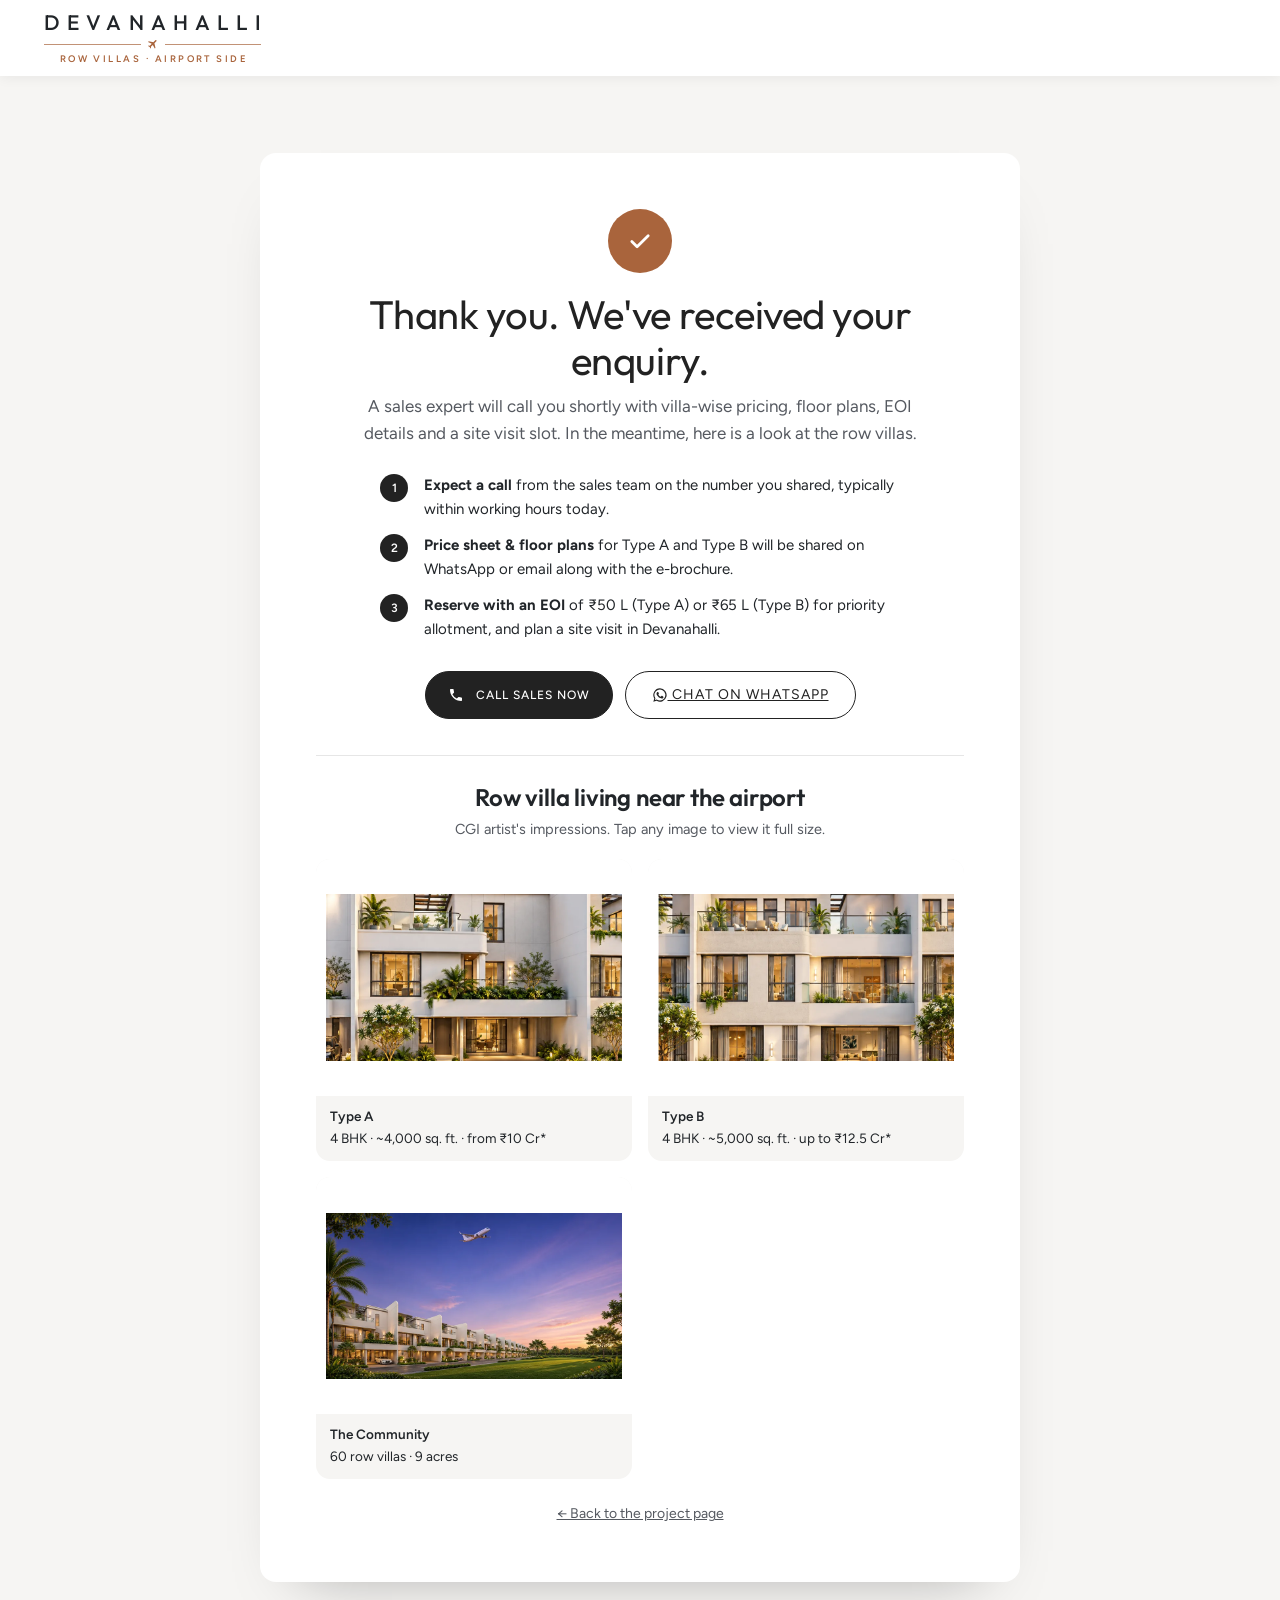
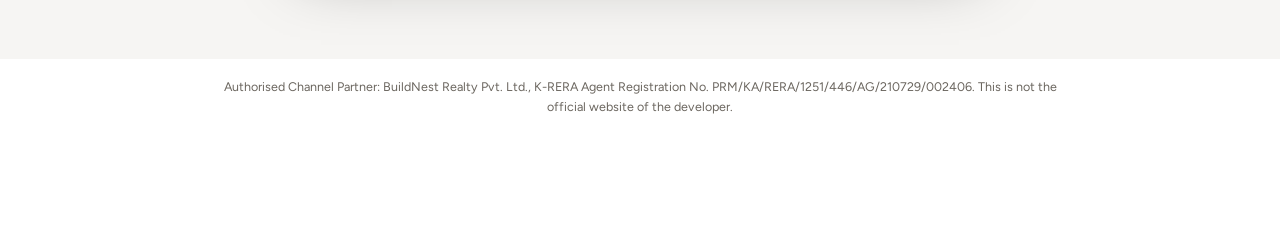
==== thank-you.html @ c6ff979f "Add upcoming 4 BHK row villas landing page (near Kempegowda Airport) Single-page lead-gen site with " ====
<!DOCTYPE html>
<html lang="en-IN">
<head>
<meta charset="utf-8">
<meta name="viewport" content="width=device-width, initial-scale=1, viewport-fit=cover">
<title>Thank You | Upcoming Row Villas near Kempegowda Airport</title>
<meta name="robots" content="noindex, nofollow">
<meta name="description" content="Thanks for your enquiry about the upcoming row villas near Kempegowda Airport. The sales team will call you shortly with the price sheet and floor plans.">
<link rel="icon" type="image/png" sizes="32x32" href="assets/img/favicon-32x32.png">
<link rel="apple-touch-icon" sizes="180x180" href="assets/img/apple-touch-icon.png">
<link rel="preconnect" href="https://fonts.googleapis.com">
<link rel="preconnect" href="https://fonts.gstatic.com" crossorigin>
<link href="https://fonts.googleapis.com/css2?family=Outfit:wght@300;400;500;600&family=Figtree:wght@300;400;500;600&display=swap" rel="stylesheet">
<link rel="stylesheet" href="assets/css/styles.css">
<link rel="stylesheet" href="assets/css/rowvillas.css?v=7">
<script src="assets/js/config.js?v=3"></script>
<script>
  window.dataLayer = window.dataLayer || [];
  // Fire the conversion event only once per real enquiry: the form leaves a one-time lead_id in this tab.
  // A refresh, a bookmark or a direct visit gets "thank_you_revisit" instead, so it can't count as a second lead.
  (function () {
    var id = null;
    try { id = sessionStorage.getItem("mzr_ty"); sessionStorage.removeItem("mzr_ty"); } catch (e) {}
    window.dataLayer.push(id
      ? { event: "lead_thank_you", project: "Upcoming Row Villas near Kempegowda Airport", lead_id: id }
      : { event: "thank_you_revisit", project: "Upcoming Row Villas near Kempegowda Airport" });
  })();
  (function (id) {
    if (!id) return;
    (function(w,d,s,l,i){w[l]=w[l]||[];w[l].push({'gtm.start':new Date().getTime(),event:'gtm.js'});var f=d.getElementsByTagName(s)[0],j=d.createElement(s),dl=l!='dataLayer'?'&l='+l:'';j.async=true;j.src='https://www.googletagmanager.com/gtm.js?id='+i+dl;f.parentNode.insertBefore(j,f);})(window,document,'script','dataLayer',id);
  })(window.MZ_CONFIG && window.MZ_CONFIG.gtmId);
</script>
</head>
<body>
<svg class="sprite" width="0" height="0" aria-hidden="true" focusable="false">
  <symbol id="i-phone" viewBox="0 0 24 24"><path fill="currentColor" d="M6.6 10.8a15.1 15.1 0 0 0 6.6 6.6l2.2-2.2c.3-.3.7-.4 1-.2 1.1.4 2.3.6 3.6.6.6 0 1 .4 1 1V20c0 .6-.4 1-1 1A17 17 0 0 1 3 4c0-.6.4-1 1-1h3.5c.6 0 1 .4 1 1 0 1.3.2 2.5.6 3.6.1.3 0 .7-.2 1z"/></symbol>
  <symbol id="i-wa" viewBox="0 0 24 24"><path fill="currentColor" d="M12 2a10 10 0 0 0-8.6 15.1L2 22l5-1.3A10 10 0 1 0 12 2zm0 18.2c-1.6 0-3.1-.4-4.4-1.2l-.3-.2-3 .8.8-2.9-.2-.3A8.2 8.2 0 1 1 12 20.2zm4.5-6.1c-.2-.1-1.5-.7-1.7-.8-.2-.1-.4-.1-.6.1l-.8 1c-.1.2-.3.2-.5.1a6.7 6.7 0 0 1-3.3-2.9c-.3-.4.2-.4.7-1.4.1-.2 0-.3 0-.5l-.8-1.8c-.2-.5-.4-.4-.6-.4h-.5c-.2 0-.5.1-.7.3-.2.3-.9.9-.9 2.2s.9 2.5 1 2.7c.1.2 1.8 2.8 4.4 3.9 1.6.7 2.3.8 3.1.6.5-.1 1.5-.6 1.7-1.2.2-.6.2-1.1.2-1.2-.1-.1-.3-.2-.5-.3z"/></symbol>
  <symbol id="i-close" viewBox="0 0 24 24"><path d="M6 6l12 12M18 6L6 18" stroke="currentColor" stroke-width="1.8" stroke-linecap="round"/></symbol>
</svg>

<header class="site-header" id="top">
  <div class="wrap header-inner">
    <a class="brand brand-text" href="index.html" aria-label="Back to the project page"><span class="bt-1">Devanahalli</span><span class="bt-rule" aria-hidden="true"><svg viewBox="0 0 24 24" width="12" height="12"><path fill="currentColor" d="M21 16v-2l-8-5V3.5a1.5 1.5 0 0 0-3 0V9l-8 5v2l8-2.5V19l-2 1.5V22l3.5-1 3.5 1v-1.5L13 19v-5.5z"/></svg></span><span class="bt-2">Row Villas · Airport Side</span></a>
  </div>
</header>

<main class="ty">
  <div class="wrap">
    <section class="ty-card" aria-labelledby="ty-title">
      <div class="ty-tick" aria-hidden="true"><svg viewBox="0 0 24 24" width="28" height="28"><path fill="none" stroke="currentColor" stroke-width="2.4" stroke-linecap="round" stroke-linejoin="round" d="M5 12.5l4.5 4.5L19 7.5"/></svg></div>
      <h1 id="ty-title" class="display">Thank you. We've received your enquiry.</h1>
      <p class="ty-lede">A sales expert will call you shortly with villa-wise pricing, floor plans, EOI details and a site visit slot. In the meantime, here is a look at the row villas.</p>
      <ol class="ty-steps">
        <li><span class="no">1</span><span><strong>Expect a call</strong> from the sales team on the number you shared, typically within working hours today.</span></li>
        <li><span class="no">2</span><span><strong>Price sheet &amp; floor plans</strong> for Type A and Type B will be shared on WhatsApp or email along with the e-brochure.</span></li>
        <li><span class="no">3</span><span><strong>Reserve with an EOI</strong> of ₹50 L (Type A) or ₹65 L (Type B) for priority allotment, and plan a site visit in Devanahalli.</span></li>
      </ol>
      <div class="ty-actions">
        <a class="btn js-phone" href="#" hidden><svg aria-hidden="true" width="16" height="16"><use href="#i-phone"/></svg>&nbsp;Call Sales Now</a>
        <a class="btn-outline js-whatsapp" href="#" target="_blank" rel="noopener" hidden><svg aria-hidden="true" width="16" height="16"><use href="#i-wa"/></svg>&nbsp;Chat on WhatsApp</a>
      </div>

      <div class="ty-plans">
        <h2>Row villa living near the airport</h2>
        <p>CGI artist's impressions. Tap any image to view it full size.</p>
        <div class="ty-grid">
          <figure><button class="js-lightbox" type="button" data-full="assets/img/elev-type-a-900.webp" data-caption="Type A · artist's impression"><img src="assets/img/elev-type-a-900.webp" width="900" height="506" alt="Type A row villa, artist's impression" loading="lazy" decoding="async"></button><figcaption><strong>Type A</strong>4 BHK · ~4,000 sq. ft. · from ₹10 Cr*</figcaption></figure>
          <figure><button class="js-lightbox" type="button" data-full="assets/img/elev-type-b-900.webp" data-caption="Type B · artist's impression"><img src="assets/img/elev-type-b-900.webp" width="900" height="506" alt="Type B row villa, artist's impression" loading="lazy" decoding="async"></button><figcaption><strong>Type B</strong>4 BHK · ~5,000 sq. ft. · up to ₹12.5 Cr*</figcaption></figure>
          <figure><button class="js-lightbox" type="button" data-full="assets/img/hero-row-900.webp" data-caption="The row villas at dusk · artist's impression"><img src="assets/img/hero-row-900.webp" width="900" height="504" alt="Row villas at dusk, artist's impression" loading="lazy" decoding="async"></button><figcaption><strong>The Community</strong>60 row villas · 9 acres</figcaption></figure>
        </div>
      </div>
      <a class="ty-back" href="index.html">← Back to the project page</a>
    </section>
  </div>
</main>
<p class="ty-cp" style="max-width:900px;margin:0 auto;padding:18px max(16px,env(safe-area-inset-right,0px)) 28px max(16px,env(safe-area-inset-left,0px));font-size:12.5px;line-height:1.6;color:#6b665f;text-align:center">Authorised Channel Partner: BuildNest Realty Pvt. Ltd., K-RERA Agent Registration No. PRM/KA/RERA/1251/446/AG/210729/002406. This is not the official website of the developer.</p>

<dialog class="lightbox" id="lightbox" aria-label="Image viewer">
  <button class="modal-close" type="button" aria-label="Close" data-close><svg aria-hidden="true" width="18" height="18"><use href="#i-close"/></svg></button>
  <button class="lb-nav lb-prev" type="button" aria-label="Previous image">&#8249;</button>
  <figure><img src="" alt=""><figcaption></figcaption></figure>
  <button class="lb-nav lb-next" type="button" aria-label="Next image">&#8250;</button>
</dialog>

<script>
(function () {
  var CFG = window.MZ_CONFIG || {};
  if (CFG.phoneE164) document.querySelectorAll(".js-phone").forEach(function (a) { a.href = "tel:" + CFG.phoneE164; a.hidden = false; });
  if (CFG.phoneDisplay) document.querySelectorAll(".js-phone-text").forEach(function (s) { s.textContent = String(CFG.phoneDisplay).replace(/ /g, " "); });
  if (CFG.whatsappNumber) {
    var href = "https://wa.me/" + String(CFG.whatsappNumber).replace(/\D/g, "") + "?text=" + encodeURIComponent(CFG.whatsappMessage || "");
    document.querySelectorAll(".js-whatsapp").forEach(function (a) { a.href = href; a.hidden = false; });
  }
  var lb = document.getElementById("lightbox"), img = lb.querySelector("img"), cap = lb.querySelector("figcaption");
  var items = Array.prototype.slice.call(document.querySelectorAll(".js-lightbox")), i = 0;
  function show(n) { i = (n + items.length) % items.length; img.src = items[i].getAttribute("data-full"); cap.textContent = img.alt = items[i].getAttribute("data-caption") || ""; }
  items.forEach(function (el, n) { el.addEventListener("click", function () { show(n); if (lb.showModal) lb.showModal(); else window.open(el.getAttribute("data-full"), "_blank"); }); });
  lb.querySelector(".lb-prev").addEventListener("click", function () { show(i - 1); });
  lb.querySelector(".lb-next").addEventListener("click", function () { show(i + 1); });
  lb.addEventListener("click", function (e) { if (e.target === lb || e.target.closest("[data-close]")) lb.close(); });
  lb.addEventListener("keydown", function (e) { if (e.key === "ArrowRight") show(i + 1); if (e.key === "ArrowLeft") show(i - 1); });
})();
</script>
</body>
</html>
---- assets/css/styles.css ----
/* project project (project, project) — landing page styles, on the project template.
   Brand block near the end of this file applies the brochure palette (charcoal + copper).
   Accent changed from terracotta to project bronze-gold. Original template notes: */
/* project project — landing page styles.
   Format, fonts and colours follow the Sobha Sanctuary (dubai-sales-team.com) template:
   serif display headings (Chronicle Display → Source Serif 4), grotesque body (Ringside → Figtree),
   text #212529, grey #999, beige accent #c7a386, navy badge #064a69, dark pill buttons #222, #f9f9f9 bands. */
:root {
  --ink: #212529;
  --grey: #999999;
  --grey-2: #555960;
  --beige: #9a7440;            /* project bronze-gold accent */
  --beige-soft: rgba(154, 116, 64, .30);
  --beige-faint: rgba(154, 116, 64, .16);
  --navy: #1f3a33;
  --dark: #222222;
  --band: #f9f9f9;
  --band-2: #f8f7f7;
  --white: #ffffff;
  --line: #e6e6e6;
  --serif: "Source Serif 4", "Chronicle Display", Georgia, "Times New Roman", serif;
  --sans: "Figtree", "Ringside", system-ui, -apple-system, "Segoe UI", sans-serif;
  --wrap: 1296px;
  --gutter: clamp(16px, 4vw, 44px);
  --header-h: 76px;
  --radius: 14px;
  --pill: 50px;
  color-scheme: light;
}
*, *::before, *::after { box-sizing: border-box; }
[hidden] { display: none !important; }
html { scroll-behavior: smooth; scroll-padding-top: calc(var(--header-h) + 12px); -webkit-text-size-adjust: 100%; font-synthesis-weight: none; }
body { margin: 0; font-family: var(--sans); font-weight: 400; font-size: 16px; line-height: 1.6; color: var(--ink); background: var(--white); overflow-x: hidden; }
img { max-width: 100%; height: auto; display: block; }
a { color: inherit; }
button { font: inherit; color: inherit; cursor: pointer; }
h1, h2, h3 { margin: 0; font-weight: 500; line-height: 1.15; }
p { margin: 0 0 1em; }
.sprite { position: absolute; width: 0; height: 0; overflow: hidden; }
.sr-only { position: absolute; width: 1px; height: 1px; overflow: hidden; clip: rect(0 0 0 0); }
.skip { position: absolute; left: -999px; top: 8px; background: var(--white); padding: 8px 14px; z-index: 100; }
.skip:focus { left: 8px; }
a:focus-visible, button:focus-visible, [tabindex]:focus-visible { outline: 2px solid var(--beige); outline-offset: 3px; }
.wrap { width: 100%; max-width: var(--wrap); margin: 0 auto; padding: 0 var(--gutter); }
.center { text-align: center; }
.section { padding: clamp(48px, 6vw, 80px) 0; }
.display { font-family: var(--serif); font-weight: 600; font-size: clamp(32px, 3.4vw, 40px); line-height: 1.15; color: var(--ink); margin-bottom: clamp(26px, 3.5vw, 40px); }
.fineprint { font-size: 12.5px; color: var(--grey); margin-top: 18px; line-height: 1.6; }

/* ---------- buttons (Sobha: dark pill, 12px, letter-spaced caps; outline pill 14px) ---------- */
.btn { white-space: nowrap; display: inline-flex; align-items: center; justify-content: center; gap: 8px; min-height: 42px; padding: 0 22px; border: 1px solid var(--dark); border-radius: var(--pill); background: var(--dark); color: #fff; font-size: 12px; font-weight: 500; letter-spacing: 1px; text-transform: uppercase; text-decoration: none; transition: background-color .2s, transform .2s, box-shadow .2s; }
.btn:hover { background: #000; transform: translateY(-1px); box-shadow: 0 10px 20px -12px rgba(0,0,0,.5); }
.btn[disabled] { opacity: .65; cursor: progress; }
.btn-outline { display: inline-flex; align-items: center; justify-content: center; min-height: 46px; padding: 0 26px; border: 1px solid #000; border-radius: var(--pill); background: transparent; color: #000; font-size: 14px; font-weight: 400; letter-spacing: 1px; text-transform: uppercase; transition: background-color .2s, color .2s; }
.btn-outline:hover { background: var(--dark); color: #fff; border-color: var(--dark); }

/* ---------- header (white, logo left, phone pill right) ---------- */
.site-header { position: sticky; top: 0; z-index: 40; background: var(--white); box-shadow: 0 2px 12px rgba(0,0,0,.06); }
.header-inner { height: var(--header-h); display: flex; align-items: center; justify-content: space-between; gap: 16px; }
.brand { display: inline-flex; align-items: center; min-height: 44px; }
.brand img { height: 38px; width: auto; max-width: none; }
.phone-pill { display: inline-flex; align-items: center; gap: 10px; min-height: 44px; padding: 0 18px; border: 1px solid var(--ink); border-radius: var(--pill); font-size: 16px; font-weight: 500; text-decoration: none; letter-spacing: .01em; transition: background-color .2s, color .2s; }
.phone-pill:hover { background: var(--dark); color: #fff; border-color: var(--dark); }
.flag { display: inline-flex; flex-direction: column; width: 22px; height: 15px; border-radius: 2px; overflow: hidden; box-shadow: 0 0 0 1px rgba(0,0,0,.08); }
.flag i { flex: 1; display: block; }
.flag i:nth-child(1) { background: #ff9933; } .flag i:nth-child(2) { background: #fff; } .flag i:nth-child(3) { background: #138808; }
@media (max-width: 480px) { .brand img { height: 30px; } .phone-pill { font-size: 14px; padding: 0 12px; } }

/* ---------- banner ---------- */
.banner { background: var(--dark); }
.banner > img { width: 100%; height: clamp(260px, 56vw, 720px); object-fit: cover; object-position: 50% 42%; }

/* ---------- intro + key facts ---------- */
.intro-band { background: var(--white); padding: clamp(32px, 4.5vw, 56px) 0 clamp(28px, 4vw, 48px); border-bottom: 1px solid var(--line); }
.intro-top { display: grid; gap: 22px; align-items: center; justify-items: center; text-align: center; }
.intro-logo img { width: 190px; height: auto; }
.intro-text h1 { font-family: var(--sans); font-weight: 500; font-size: clamp(22px, 2.2vw, 26px); line-height: 1.3; color: var(--ink); }
.intro-text h1 em { font-family: var(--serif); font-style: italic; font-weight: 300; font-size: 1.08em; color: var(--ink); }
.intro-price { margin: 12px 0 0; font-size: clamp(15px, 1.4vw, 18px); font-weight: 500; color: var(--beige); }
.intro-price i { font-style: normal; margin: 0 8px; color: #dccaa8; }
@media (min-width: 900px) {
  .intro-top { grid-template-columns: auto auto 1fr; gap: 0; text-align: left; justify-items: stretch; }
  .intro-top::before { content: ""; grid-column: 2; grid-row: 1; width: 1px; height: 110px; background: var(--line); margin: 0 48px; }
  .intro-logo { grid-column: 1; grid-row: 1; justify-self: center; }
  .intro-text { grid-column: 3; grid-row: 1; }
}
.kf-grid { list-style: none; margin: clamp(28px, 4vw, 44px) 0 0; padding: 0; display: grid; grid-template-columns: repeat(2, minmax(0, 1fr)); gap: 22px 16px; }
.kf-grid li { display: flex; align-items: center; gap: 12px; min-width: 0; }
.kf-grid svg { flex: 0 0 auto; width: 36px; height: 36px; color: var(--grey-2); }
.kf-grid strong { display: block; font-weight: 500; font-size: 16px; line-height: 1.25; color: var(--beige); }
.kf-grid span { display: block; margin-top: 2px; font-size: 13.5px; color: var(--ink); }
@media (min-width: 900px) {
  .kf-grid { grid-template-columns: repeat(4, 1fr); gap: 26px 28px; }
  .kf-grid svg { width: 44px; height: 44px; }
  .kf-grid strong { font-size: 20px; }
  .kf-grid span { font-size: 15px; }
}

/* ---------- highlights (beige gradient pills, radius 28px) ---------- */
.highlights { background: var(--band); }
.hl-grid { list-style: none; margin: 0; padding: 0; display: grid; grid-template-columns: 1fr; gap: 16px; }
.hl-grid li { display: flex; align-items: center; gap: 18px; min-height: 90px; padding: 18px 24px; border-radius: 28px; background: linear-gradient(90deg, var(--beige-soft) 0%, var(--beige-faint) 41%, rgba(185,104,78,0) 100%); }
.hl-grid svg { flex: 0 0 auto; width: 50px; height: 50px; color: var(--beige); }
.hl-grid p { margin: 0; font-size: 16px; line-height: 1.35; color: var(--ink); }
.hl-grid strong { font-weight: 600; }
.hl-grid em { font-family: var(--serif); font-style: italic; font-weight: 400; font-size: 1.04em; }
@media (min-width: 700px) { .hl-grid { grid-template-columns: repeat(2, 1fr); gap: 20px 24px; } }
@media (min-width: 1100px) { .hl-grid { grid-template-columns: repeat(3, 1fr); gap: 22px 32px; } }

/* ---------- unit cards ---------- */
.units { background: var(--white); }
.unit-grid { display: grid; grid-template-columns: 1fr; gap: 24px; }
.unit-card { background: var(--band); border-radius: var(--radius); overflow: hidden; display: flex; flex-direction: column; }
.unit-media { position: relative; aspect-ratio: 4 / 3; background: var(--dark); }
.unit-media img { width: 100%; height: 100%; object-fit: cover; }
.unit-media::after { content: ""; position: absolute; inset: 0; background: linear-gradient(0deg, rgba(0,0,0,.72) 0%, rgba(0,0,0,.1) 55%, transparent 100%); }
.unit-badge { position: absolute; top: 14px; right: 14px; z-index: 1; background: var(--navy); color: #fff; font-size: 12px; font-weight: 500; letter-spacing: .04em; text-transform: uppercase; padding: 7px 14px; border-radius: var(--pill); }
.unit-title { position: absolute; left: 0; right: 0; bottom: 0; z-index: 1; padding: 16px 18px; color: #fff; }
.unit-title h3 { font-family: var(--serif); font-weight: 600; font-size: 20px; letter-spacing: .02em; text-transform: uppercase; }
.unit-title p { margin: 4px 0 0; font-size: 15px; font-weight: 500; }
.unit-facts { list-style: none; margin: 0; padding: 18px 18px 8px; display: grid; gap: 12px; }
.unit-facts li { display: flex; align-items: center; gap: 10px; font-size: 15px; color: var(--ink); }
.unit-facts svg { flex: 0 0 auto; color: var(--ink); }
.unit-card .btn { margin: 10px 18px 20px; align-self: flex-start; }
@media (min-width: 700px) { .unit-grid { grid-template-columns: repeat(2, 1fr); } }
@media (min-width: 1000px) { .unit-grid { grid-template-columns: repeat(3, 1fr); } }

/* ---------- gallery (3 x 2 rounded grid) ---------- */
.gallery-sec { background: var(--band); }
.g-grid { display: grid; grid-template-columns: 1fr; gap: 20px; }
.g-grid button { display: block; width: 100%; padding: 0; border: 0; border-radius: var(--radius); overflow: hidden; background: var(--dark); cursor: zoom-in; }
.g-grid img { width: 100%; aspect-ratio: 4 / 3; object-fit: cover; transition: transform .7s ease; }
.g-grid button:hover img { transform: scale(1.04); }
@media (min-width: 700px) { .g-grid { grid-template-columns: repeat(2, 1fr); } }
@media (min-width: 1000px) { .g-grid { grid-template-columns: repeat(3, 1fr); gap: 24px; } }

/* ---------- amenities (tab pills left, image right) ---------- */
.amenities { background: var(--white); }
.am-split { display: grid; gap: 28px; align-items: start; }
.am-tabs { list-style: none; margin: 0; padding: 0; display: grid; gap: 16px; }
.am-tab { display: flex; align-items: center; gap: 14px; width: 100%; min-height: 72px; padding: 0 22px; border: 1px solid var(--line); border-radius: var(--pill); background: var(--white); text-align: left; font-size: 16px; font-weight: 500; color: var(--ink); box-shadow: 0 6px 16px -12px rgba(0,0,0,.25); transition: background .25s, border-color .25s; }
.am-tab:hover { border-color: var(--beige); }
.am-tab.is-active { border-color: transparent; background: linear-gradient(90deg, var(--beige-soft) 0%, var(--beige-faint) 50%, rgba(185,104,78,0) 100%), var(--white); }
.am-ic { flex: 0 0 auto; width: 40px; height: 40px; display: grid; place-items: center; color: var(--beige); }
.am-panels { position: relative; }
.am-panel { margin: 0; }
.am-panel img { width: 100%; aspect-ratio: 4 / 3; object-fit: cover; border-radius: var(--radius); }
.am-panel figcaption { margin-top: 12px; font-size: 14.5px; color: var(--grey-2); }
@media (min-width: 900px) { .am-split { grid-template-columns: 1fr 1.25fr; gap: 40px; } .am-panel img { aspect-ratio: 4 / 3.2; } }

/* ---------- floor plans & price list ---------- */
.pricing { background: var(--band); }
.fp-grid { display: grid; grid-template-columns: 1fr; gap: 32px; }
.fp-card { min-width: 0; display: flex; flex-direction: column; }
.fp-img { position: relative; display: block; width: 100%; aspect-ratio: 16 / 9.5; padding: 0; border: 0; border-radius: var(--radius); background: #f5ece8; overflow: hidden; cursor: pointer; }
.fp-img img { width: 100%; height: 100%; object-fit: cover; object-position: 50% 40%; filter: blur(5px); opacity: .85; transform: scale(1.1); transition: filter .4s; }
.fp-img:hover img { filter: blur(3px); }
.fp-pill { position: absolute; left: 50%; top: 50%; transform: translate(-50%, -50%); background: var(--beige); color: #fff; padding: 12px 26px; border-radius: var(--pill); font-size: 14px; font-weight: 400; letter-spacing: .14em; text-transform: uppercase; white-space: nowrap; }
.fp-info { margin: 22px 0 18px; padding: 0 4px; }
.fp-info div { margin-bottom: 12px; }
.fp-info dt { font-size: 14px; letter-spacing: .04em; text-transform: uppercase; color: var(--ink); }
.fp-info dd { margin: 3px 0 0; font-size: 15px; font-weight: 600; letter-spacing: .02em; text-transform: uppercase; color: var(--ink); }
.fp-card .btn-outline { margin-top: auto; width: 100%; }
@media (min-width: 700px) { .fp-grid { grid-template-columns: repeat(2, 1fr); gap: 36px 28px; } }
@media (min-width: 1000px) { .fp-grid { grid-template-columns: repeat(3, 1fr); gap: 32px; } }

/* ---------- about developer ---------- */
.about { background: var(--white); }
.about-grid { display: grid; gap: 28px; align-items: center; }
.about-logo img { width: 220px; height: auto; }
.about-logo p { margin: 16px 0 0; font-size: 14px; color: var(--grey-2); }
.about-logo strong { color: var(--ink); font-weight: 600; }
.about-text p { font-size: 16px; color: var(--grey-2); line-height: 1.7; }
.about-text p:last-child { margin-bottom: 0; }
@media (min-width: 900px) { .about-grid { grid-template-columns: 280px 1fr; gap: 56px; } }

/* ---------- enquiry section ---------- */
.contact { background: var(--white); border-top: 1px solid var(--line); }
.contact-grid { display: grid; gap: 32px; }
.eyebrow { margin: 0 0 6px; font-size: 16px; letter-spacing: .14em; text-transform: uppercase; color: var(--grey-2); }
.contact .display { margin-bottom: 14px; }
.contact-sub { color: var(--grey-2); max-width: 44ch; }
.form-label { margin: 0 0 20px; padding-bottom: 10px; font-size: 14px; font-weight: 600; letter-spacing: .08em; text-transform: uppercase; color: var(--ink); border-bottom: 1px solid var(--line); position: relative; }
.form-label::after { content: ""; position: absolute; left: 0; bottom: -1px; width: 110px; height: 2px; background: var(--beige); }
@media (min-width: 900px) { .contact-grid { grid-template-columns: 1fr 1.1fr; gap: 64px; align-items: start; } }

/* ---------- footer ---------- */
.site-footer { background: var(--band-2); color: var(--grey-2); padding: 28px 0 calc(96px + env(safe-area-inset-bottom)); font-size: 13px; border-top: 1px solid var(--line); }
.foot-grid { display: grid; gap: 18px; align-items: start; }
.foot-mark { width: 84px; height: auto; }
.foot-partner { margin: 0 0 8px; font-size: 13.5px; color: var(--ink); }
.disclaimer { margin: 0; font-size: 12.5px; line-height: 1.6; color: var(--grey-2); }
.disclaimer strong { color: var(--ink); font-weight: 600; }
.disclaimer a { color: var(--ink); }
.foot-links { display: flex; gap: 14px; font-size: 13.5px; }
.foot-links a { color: var(--ink); text-decoration: none; }
.foot-links a:hover { text-decoration: underline; }
@media (min-width: 900px) { .foot-grid { grid-template-columns: 100px 1fr auto; gap: 24px; } .site-footer { padding-bottom: 28px; } }

/* ---------- side tab, WhatsApp float, sticky bar ---------- */
.side-tab { display: none; position: fixed; right: 0; top: 40%; z-index: 44; width: 48px; height: 160px; padding: 0; border: 0; border-radius: 10px 0 0 10px; background: var(--dark); color: #fff; transition: background-color .2s; }
.side-tab span { display: block; transform: rotate(-90deg); white-space: nowrap; font-size: 12px; font-weight: 500; letter-spacing: 2px; text-transform: uppercase; }
.side-tab:hover { background: #000; }
@media (min-width: 900px) { .side-tab { display: grid; place-items: center; } }
.wa-float { position: fixed; left: 20px; bottom: 92px; z-index: 44; width: 52px; height: 52px; border-radius: 50%; display: grid; place-items: center; background: #25d366; color: #fff; box-shadow: 0 10px 24px -8px rgba(0,0,0,.5); }
@media (min-width: 900px) { .wa-float { bottom: 28px; left: 24px; } }
.action-bar { position: fixed; z-index: 45; left: 0; right: 0; bottom: 0; display: flex; gap: 8px; padding: 10px 12px calc(10px + env(safe-area-inset-bottom)); background: rgba(34,34,34,.97); transform: translateY(110%); transition: transform .25s ease; }
.action-bar.is-visible { transform: none; }
.action-bar > * { flex: 1 1 0; min-height: 46px; display: inline-flex; align-items: center; justify-content: center; gap: 6px; border-radius: var(--pill); font-weight: 500; font-size: 13px; letter-spacing: 1px; text-transform: uppercase; text-decoration: none; }
.action-bar a { color: #fff; border: 1px solid rgba(255,255,255,.4); }
.action-bar .mb-wa { color: #fff; background: #25d366; border-color: #25d366; }
.action-bar button { flex-grow: 1.4; border: 0; background: #fff; color: var(--dark); }
@media (min-width: 900px) { .action-bar { display: none; } }

/* ---------- forms (Sobha: light bordered fields, placeholder labels, outline Submit pill) ---------- */
.form-title { font-family: var(--serif); font-weight: 600; font-size: 28px; line-height: 1.15; margin-bottom: 6px; }
.form-lede { font-size: 14px; color: var(--grey-2); margin-bottom: 18px; }
.lead-form { display: grid; gap: 14px; }
.field { margin: 0; padding: 0; border: 0; min-width: 0; }
.field legend { display: block; font-size: 13px; font-weight: 500; margin-bottom: 8px; color: var(--ink); padding: 0; }
.opt { font-weight: 400; color: var(--grey); }
.lead-form input[type=text], .lead-form input[type=tel], .lead-form input[type=email], .lead-form select { width: 100%; height: 52px; padding: 0 16px; border: 1px solid #d9d9d9; border-radius: 6px; background: #fff; font: inherit; font-size: 15px; color: var(--ink); }
.lead-form input::placeholder { color: #8a8a8a; }
.lead-form input:focus, .lead-form select:focus { outline: none; border-color: var(--beige); box-shadow: 0 0 0 3px rgba(185,104,78,.25); }
.lead-form input[aria-invalid="true"] { border-color: #b3261e; }
.phone-row { display: grid; grid-template-columns: 92px 1fr; gap: 8px; }
.phone-row select { padding: 0 10px; }
.chips { display: flex; flex-wrap: wrap; gap: 8px; }
.chips legend { width: 100%; }
.chips label { position: relative; margin: 0; }
.chips input { position: absolute; opacity: 0; inset: 0; margin: 0; cursor: pointer; }
.chips label span { display: inline-flex; align-items: center; min-height: 42px; padding: 0 16px; border: 1px solid #d9d9d9; border-radius: var(--pill); font-size: 13.5px; background: #fff; transition: background-color .15s, border-color .15s, color .15s; }
.chips label input:checked + span { background: var(--dark); color: #fff; border-color: var(--dark); }
.chips input:focus-visible + span { outline: 2px solid var(--beige); outline-offset: 2px; }
.consent { display: grid; grid-template-columns: 20px 1fr; gap: 10px; align-items: center; font-size: 12.5px; color: var(--grey-2); line-height: 1.5; min-height: 44px; }
.consent input { width: 18px; height: 18px; margin: 0; accent-color: var(--dark); }
.err { margin: 4px 0 0; font-size: 12.5px; color: #b3261e; }
.err:empty { display: none; }
.form-status { margin: 0; font-size: 13.5px; }
.form-status:empty { display: none; }
.form-status.is-error { color: #8c1d18; background: #fbeceb; padding: 10px 12px; border-radius: 6px; }
.form-status a { font-weight: 600; }
.hp { position: absolute !important; left: -9999px; width: 1px; height: 1px; overflow: hidden; }
.btn-submit { justify-self: start; min-width: 140px; }
.form-success { text-align: left; padding: 6px 0; }
.form-success h4 { font-family: var(--serif); font-size: 24px; font-weight: 600; margin: 0 0 8px; }
.form-success p { font-size: 14px; color: var(--grey-2); }
.form-success .tick { width: 44px; height: 44px; border-radius: 50%; background: var(--beige); display: grid; place-items: center; margin-bottom: 14px; color: #fff; }
.form-success .btn-dark { display: inline-flex; align-items: center; min-height: 42px; padding: 0 22px; border-radius: var(--pill); background: var(--dark); color: #fff; border: 0; font-size: 12px; letter-spacing: 1px; text-transform: uppercase; }

/* ---------- modal + lightbox ---------- */
dialog { border: 0; padding: 0; }
dialog::backdrop { background: rgba(0, 0, 0, .7); }
.modal { width: min(480px, calc(100% - 24px)); max-height: calc(100svh - 24px); border-radius: 14px; background: var(--white); color: var(--ink); overflow: auto; box-shadow: 0 40px 100px -30px rgba(0,0,0,.6); }
.modal[open] { animation: pop .3s ease; }
@keyframes pop { from { opacity: 0; transform: translateY(12px) scale(.98); } to { opacity: 1; transform: none; } }
.modal-inner { padding: 30px 26px 24px; }
.modal-logo { width: 120px; height: auto; margin: 0 auto 18px; }
.modal-inner .form-title, .modal-inner .form-lede { text-align: center; }
.assure { display: flex; align-items: center; justify-content: center; gap: 6px; margin: 14px 0 0; font-size: 12px; color: var(--grey); }
.modal .btn-submit { justify-self: stretch; width: 100%; background: var(--dark); color: #fff; border-color: var(--dark); font-size: 13px; }
.modal-close { position: absolute; top: 10px; right: 10px; width: 40px; height: 40px; border: 0; border-radius: 50%; background: rgba(0,0,0,.06); color: var(--ink); display: grid; place-items: center; z-index: 3; }
.modal-close:hover { background: rgba(0,0,0,.12); }
.lightbox { width: 100vw; height: 100svh; max-width: none; max-height: none; background: rgba(15, 15, 15, .96); color: #fff; }
.lightbox[open] { display: grid; place-items: center; }
.lightbox figure { margin: 0; max-width: min(1400px, 94vw); }
.lightbox img { max-height: 82svh; width: auto; margin: 0 auto; background: #fff; }
.lightbox figcaption { color: #cfc8c1; text-align: center; margin-top: 10px; font-size: 14px; }
.lightbox .modal-close { background: rgba(255,255,255,.12); color: #fff; }
.lb-nav { position: absolute; top: 50%; transform: translateY(-50%); width: 48px; height: 64px; background: rgba(255,255,255,.08); border: 0; color: #fff; font-size: 36px; }
.lb-prev { left: 8px; }
.lb-next { right: 8px; }
.noscript { position: fixed; bottom: 0; left: 0; right: 0; background: #f6e6df; padding: 12px; text-align: center; margin: 0; z-index: 99; }
section[id] { scroll-margin-top: calc(var(--header-h) + 8px); }
html:not(.ss-editing) [data-edit]:empty { display: none; }
.review-mode [data-review] { outline: 2px dashed #d97706; outline-offset: 4px; }
@media (prefers-reduced-motion: reduce) { html { scroll-behavior: auto; } *, *::before, *::after { transition: none !important; animation: none !important; } }
.unit-media { overflow: hidden; }
.unit-media img { position: absolute; inset: 0; }
.unit-media img[height="3845"] { object-position: 50% 70%; }
#am-relax img { object-position: 50% 78%; }
/* Section order: Highlights (grey) → Floor plans (white) → Gallery (grey) → Amenities (white) → Location */
.pricing { background: var(--white); }

/* ---------- location (project category tabs + numbered map + landmark lists) ---------- */
.location { background: var(--band); color: var(--ink); }
.loc-intro { max-width: 760px; margin: -8px auto 30px; text-align: center; color: var(--grey-2); font-size: 16px; }
.loc-tabs { list-style: none; margin: 0 0 28px; padding: 0; display: grid; grid-template-columns: repeat(3, 1fr); gap: 10px; }
.loc-tab { width: 100%; min-height: 64px; display: flex; flex-direction: column; align-items: center; justify-content: center; gap: 6px; padding: 10px 8px; border: 1px solid var(--line); border-radius: var(--radius); background: var(--white); font-size: 13px; font-weight: 500; color: var(--ink); transition: background .25s, border-color .25s, color .25s; }
.loc-tab svg { color: var(--beige); }
.loc-tab:hover { border-color: var(--beige); }
.loc-tab.is-active { background: var(--dark); border-color: var(--dark); color: #fff; }
.loc-tab.is-active svg { color: #fff; }
.loc-split { display: grid; gap: 24px; align-items: start; }
.loc-map { margin: 0; }
.loc-map button { display: block; width: 100%; padding: 0; border: 1px solid var(--line); border-radius: var(--radius); background: #fff; overflow: hidden; cursor: zoom-in; }
.loc-map img { width: 100%; height: auto; }
.loc-panels { background: var(--white); border: 1px solid var(--line); border-radius: var(--radius); padding: 24px 22px; }
.loc-panel h3 { font-family: var(--serif); font-weight: 600; font-size: 24px; margin-bottom: 14px; }
.loc-items { list-style: none; margin: 0; padding: 0; }
.loc-items li { display: grid; grid-template-columns: 32px 1fr auto; align-items: center; gap: 12px; padding: 12px 0; border-top: 1px solid var(--line); font-size: 15px; }
.loc-no { width: 28px; height: 28px; border-radius: 50%; background: var(--beige); color: #fff; font-size: 12px; font-weight: 600; display: grid; place-items: center; }
.loc-name { color: var(--ink); }
.loc-time { color: var(--grey-2); white-space: nowrap; font-size: 14px; }
.location .fineprint { margin-top: 22px; }
@media (min-width: 700px) { .loc-tabs { grid-template-columns: repeat(6, 1fr); } .loc-tab { flex-direction: row; gap: 10px; min-height: 56px; font-size: 14px; } }
@media (min-width: 900px) { .loc-split { grid-template-columns: 1.15fr 1fr; gap: 32px; } .loc-panels { padding: 30px 28px; } }

/* ---------- conversion popup ---------- */
.modal { width: min(880px, calc(100% - 24px)); border-radius: 16px; overflow: hidden auto; }
.modal-grid { display: grid; grid-template-columns: 1fr; }
.modal-offer { position: relative; min-height: 190px; background: var(--dark); color: #fff; overflow: hidden; }
.modal-photo { position: absolute; inset: 0; width: 100%; height: 100%; object-fit: cover; object-position: 50% 20%; }
.modal-offer-inner { position: relative; z-index: 1; height: 100%; display: flex; flex-direction: column; justify-content: flex-end; padding: 22px 22px 20px; background: linear-gradient(180deg, rgba(10,10,10,.25) 0%, rgba(10,10,10,.6) 45%, rgba(10,10,10,.92) 100%); }
.modal-offer .modal-logo { width: 96px; margin: 0 0 12px; }
.modal-eyebrow { margin: 0 0 6px; font-size: 11px; letter-spacing: .16em; text-transform: uppercase; color: var(--beige); }
.modal-offer h3 { font-family: var(--serif); font-weight: 600; font-size: 22px; line-height: 1.2; margin-bottom: 12px; }
.modal-perks, .modal-trust { list-style: none; margin: 0; padding: 0; }
.modal-perks { display: none; gap: 8px; }
.modal-perks li { display: flex; align-items: center; gap: 10px; font-size: 14px; color: #eee8e1; }
.modal-perks svg { flex: 0 0 auto; color: var(--beige); }
.modal-trust { display: flex; gap: 18px; margin-top: 16px; padding-top: 14px; border-top: 1px solid rgba(255,255,255,.2); }
.modal-trust li { font-size: 11px; line-height: 1.3; color: #d9d4ce; }
.modal-trust strong { display: block; font-size: 16px; font-weight: 600; color: #fff; }
.modal-inner { padding: 24px 22px 20px; }
.modal-tag { margin: 0 0 6px; font-size: 11.5px; font-weight: 600; letter-spacing: .14em; text-transform: uppercase; color: var(--beige); }
.modal-inner .form-title, .modal-inner .form-lede { text-align: left; }
.modal-inner .form-title { font-size: 26px; }
.modal .btn-submit { min-height: 52px; font-size: 13px; }
.modal .assure { justify-content: flex-start; text-align: left; }
.modal .lead-form { gap: 12px; }
@media (min-width: 860px) {
  .modal-grid { grid-template-columns: 400px 1fr; min-height: 560px; }
  .modal-offer { min-height: 0; }
  .modal-offer-inner { padding: 30px 28px 26px; }
  .modal-perks { display: grid; }
  .modal-offer h3 { font-size: 26px; }
  .modal-inner { padding: 34px 32px 26px; display: flex; flex-direction: column; justify-content: center; }
  .modal-close { background: rgba(0,0,0,.06); }
}

/* ---------- thank-you page ---------- */
.ty { background: var(--band); min-height: calc(100vh - var(--header-h)); display: grid; place-items: start center; padding: clamp(40px, 6vw, 80px) 0; }
.ty-card { background: var(--white); border-radius: 16px; box-shadow: 0 30px 60px -40px rgba(0,0,0,.35); max-width: 760px; width: 100%; padding: clamp(28px, 5vw, 56px); text-align: center; }
.ty-tick { width: 64px; height: 64px; border-radius: 50%; background: var(--beige); color: #fff; display: grid; place-items: center; margin: 0 auto 18px; }
.ty-card .display { margin-bottom: 10px; }
.ty-lede { font-size: 17px; color: var(--grey-2); max-width: 52ch; margin: 0 auto 26px; }
.ty-steps { list-style: none; margin: 0 auto 30px; padding: 0; display: grid; gap: 12px; text-align: left; max-width: 520px; }
.ty-steps li { display: grid; grid-template-columns: 32px 1fr; gap: 12px; align-items: start; font-size: 15px; color: var(--ink); }
.ty-steps .no { width: 28px; height: 28px; border-radius: 50%; background: var(--dark); color: #fff; font-size: 12px; font-weight: 600; display: grid; place-items: center; margin-top: 1px; }
.ty-actions { display: flex; flex-wrap: wrap; justify-content: center; gap: 12px; margin-bottom: 8px; }
.ty-actions .btn, .ty-actions .btn-outline { min-height: 48px; }
.ty-plans { margin-top: 36px; padding-top: 28px; border-top: 1px solid var(--line); text-align: left; }
.ty-plans h2 { font-family: var(--serif); font-weight: 600; font-size: 24px; margin-bottom: 6px; text-align: center; }
.ty-plans > p { text-align: center; color: var(--grey-2); font-size: 14.5px; margin-bottom: 18px; }
.ty-grid { display: grid; grid-template-columns: 1fr; gap: 16px; }
.ty-grid figure { margin: 0; background: var(--band); border-radius: var(--radius); overflow: hidden; }
.ty-grid button { display: block; width: 100%; padding: 0; border: 0; background: #fff; cursor: zoom-in; }
.ty-grid figcaption { padding: 10px 14px 12px; font-size: 13.5px; color: var(--ink); }
.ty-grid figcaption strong { display: block; font-weight: 600; }
.ty-back { display: inline-block; margin-top: 24px; font-size: 14px; color: var(--grey-2); }
@media (min-width: 700px) { .ty-grid { grid-template-columns: repeat(3, 1fr); } }

/* side tab: vertical text via writing-mode (robust), close buttons always clickable */
.side-tab { width: 46px; height: auto; padding: 22px 0; }
.side-tab span { transform: none; writing-mode: vertical-rl; transform: rotate(180deg); display: inline-block; line-height: 1; }
.modal-close, .modal-close * { pointer-events: auto; }
.modal-close svg { pointer-events: none; }

/* ---------- hero lead form ---------- */
.hero { position: relative; isolation: isolate; }
.hero > img { height: clamp(420px, 60vw, 760px); }
.hero-shade { position: absolute; inset: 0; z-index: 0; background: linear-gradient(90deg, rgba(10,10,10,.55) 0%, rgba(10,10,10,.25) 45%, rgba(10,10,10,.15) 100%), linear-gradient(0deg, rgba(10,10,10,.5), transparent 40%); }
.hero-grid { position: relative; z-index: 1; display: grid; gap: 22px; padding-top: 28px; padding-bottom: 28px; }
.hero-copy { color: #fff; text-align: center; }
.hero-eyebrow { margin: 0 0 10px; font-size: 11.5px; letter-spacing: .2em; text-transform: uppercase; color: var(--beige); }
.hero-mark { width: clamp(150px, 20vw, 240px); height: auto; margin: 0 auto 14px; filter: drop-shadow(0 6px 18px rgba(0,0,0,.45)); }
.hero-line { margin: 0 0 6px; font-size: 15px; color: #f1ece6; }
.hero-price { margin: 0; font-family: var(--serif); font-size: 20px; font-weight: 600; color: #fff; }
.hero-form { background: var(--white); border-radius: var(--radius); padding: 22px 20px 18px; box-shadow: 0 40px 80px -30px rgba(0,0,0,.6); max-width: 440px; width: 100%; margin: 0 auto; }
.hf-tag { margin: 0 0 6px; font-size: 11px; font-weight: 600; letter-spacing: .16em; text-transform: uppercase; color: var(--beige); }
.hero-form .form-title { font-size: 24px; }
.hero-form .form-lede { margin-bottom: 14px; }
.hero-form .lead-form { gap: 12px; }
.hero-form .btn-submit { justify-self: stretch; width: 100%; background: var(--dark); color: #fff; border-color: var(--dark); min-height: 50px; font-size: 13px; }
.hero-form .assure { justify-content: flex-start; margin-top: 12px; }
.hero-form .js-form-slot { min-height: 300px; }
@media (max-width: 899px) {
  .hero { background: var(--white); }
  .hero > img { position: absolute; inset: 0; width: 100%; height: 100%; }
  .hero-shade { background: linear-gradient(180deg, rgba(10,10,10,.35) 0%, rgba(10,10,10,.7) 100%); }
  .hero-grid { padding-top: 36px; padding-bottom: 36px; }
}
@media (min-width: 900px) {
  .hero > img { position: absolute; inset: 0; width: 100%; height: 100%; }
  .hero { min-height: clamp(560px, 62vw, 720px); display: flex; align-items: center; }
  .hero-grid { grid-template-columns: minmax(0, 1fr) 420px; align-items: center; gap: 48px; padding-top: 56px; padding-bottom: 56px; width: 100%; }
  .hero-copy { text-align: left; }
  .hero-mark { margin: 0 0 16px; }
  .hero-line { font-size: 17px; }
  .hero-price { font-size: 24px; }
  .hero-form { margin: 0 0 0 auto; padding: 26px 26px 20px; }
}
/* Hero legibility: stronger left-to-right gradient plus a soft scrim behind the copy */
.hero-shade { background: linear-gradient(90deg, rgba(8,8,8,.82) 0%, rgba(8,8,8,.62) 32%, rgba(8,8,8,.3) 60%, rgba(8,8,8,.15) 100%), linear-gradient(0deg, rgba(8,8,8,.55), transparent 45%); }
.hero-copy { text-shadow: 0 2px 14px rgba(0,0,0,.55); }
.hero-line { color: #fff; font-weight: 500; }
@media (max-width: 899px) { .hero-shade { background: linear-gradient(180deg, rgba(8,8,8,.6) 0%, rgba(8,8,8,.7) 40%, rgba(8,8,8,.8) 100%); } }
/* Thank-you page: centre the card in the viewport */
.ty { display: block; }
.ty > .wrap { display: flex; justify-content: center; }
.ty-card { margin: 0 auto; }

.foot-credits { margin-top: 10px; }

/* Why Bagalur */
.why-bagalur { background: var(--white); }
.why-grid h3 { margin: 0; font-size: 16px; font-weight: 400; line-height: 1.35; color: var(--ink); }
.why-grid h3 + p { margin: 4px 0 0; font-size: 14px; color: var(--grey-2); }
@media (min-width: 1100px) { .why-grid { grid-template-columns: repeat(2, 1fr); } }
.why-cta { text-align: center; margin: 30px 0 0; }
.intro-aka { margin: 6px 0 0; font-size: 14px; color: var(--grey-2); }
.intro-aka strong { color: var(--ink); font-weight: 600; }


/* ============ project additions ============ */
/* text wordmark (until the official logo file is added) */
.wm { display: inline-flex; flex-direction: column; align-items: flex-start; line-height: 1; font-family: var(--serif); color: var(--dark); }
.wm small { font-family: var(--sans); font-size: 10px; font-weight: 600; letter-spacing: .34em; text-transform: uppercase; color: var(--beige); margin-bottom: 6px; }
.wm b { font-weight: 500; font-size: 26px; letter-spacing: .01em; }
.wm-head b { font-size: 26px; }
@media (max-width: 480px) { .wm-head b { font-size: 21px; } .wm-head small { font-size: 9px; letter-spacing: .26em; } }
.wm-hero { width: auto; filter: none; align-items: center; }
.wm-hero b { font-size: clamp(44px, 5vw, 72px); color: #fff; }
.wm-hero small { color: #e7d3ad; font-size: clamp(10px, .9vw, 13px); }
@media (min-width: 900px) { .wm-hero { align-items: flex-start; } }
.wm-intro { align-items: center; }
.wm-intro b { font-size: 40px; }
.wm-about b { font-size: 38px; }
.wm-about small { color: var(--grey-2); }
.wm-foot { width: auto; align-items: flex-start; }
.wm-foot b { font-size: 17px; color: var(--ink); }
.wm-modal { width: auto; margin: 0 0 14px; }
.wm-modal b { font-size: 30px; color: #fff; }
.wm-modal small { color: #e7d3ad; }
button.phone-pill { background: transparent; cursor: pointer; }

/* image placeholders while renders load */
.hero { background-color: #2b2b2b; }
.fp-img img, .g-grid img, .am-panel img, .modal-photo { background: linear-gradient(135deg, #ece6dc, #d9cfbf); }

/* location: address card in place of a map image */
.loc-card { margin: 0; border-radius: var(--radius); background: linear-gradient(150deg, #33302b 0%, #222222 70%); color: #fff; overflow: hidden; }
.loc-card-inner { padding: clamp(26px, 3.4vw, 44px); display: grid; gap: 14px; justify-items: start; }
.loc-card-tag { margin: 0; font-size: 11.5px; font-weight: 600; letter-spacing: .24em; text-transform: uppercase; color: #e7d3ad; }
.loc-card-addr { margin: 0; font-family: var(--serif); font-size: clamp(22px, 2.1vw, 30px); line-height: 1.3; }
.loc-card-landmark { margin: 0; font-size: 14.5px; color: #cfc9c0; max-width: 44ch; }
.loc-card .btn { background: #fff; color: var(--dark); border-color: #fff; margin-top: 6px; }
.loc-card .btn:hover { background: #e7d3ad; border-color: #e7d3ad; color: var(--dark); }

.am-rep { display: block; margin-top: 8px; font-size: 12.5px; font-style: italic; color: var(--grey); }

/* header lockup: official project logo | Authorized Channel Partner */
.brand-lockup { display: inline-flex; align-items: center; gap: 14px; text-decoration: none; color: var(--ink); }
.brand-lockup .brand-logo { height: 52px; width: auto; max-width: none; }
.brand-sep { width: 1px; align-self: stretch; margin: 10px 0; background: #c9c4bb; }
.brand-cp { font-family: var(--sans); font-size: 12px; font-weight: 600; line-height: 1.3; letter-spacing: .14em; text-transform: uppercase; color: var(--grey-2); }
@media (max-width: 480px) {
  .brand-lockup { gap: 10px; }
  .brand-lockup .brand-logo { height: 42px; }
  .brand-cp { font-size: 10px; letter-spacing: .08em; }
}

/* hero: slow crossfade between three villa-community renders */
.hero > .hero-slide { position: absolute; inset: 0; width: 100%; height: 100%; object-fit: cover; object-position: 50% 60%; opacity: 0; animation: heroFade 18s infinite; z-index: -1; }
.hero > .hero-slide:nth-of-type(1) { animation-delay: -1s; }
.hero > .hero-slide:nth-of-type(2) { animation-delay: 5s; }
.hero > .hero-slide:nth-of-type(3) { animation-delay: 11s; }
@keyframes heroFade { 0% { opacity: 0; } 5% { opacity: 1; } 33% { opacity: 1; } 39% { opacity: 0; } 100% { opacity: 0; } }
.hero > .hero-slide:nth-of-type(1) { opacity: 1; }
@media (prefers-reduced-motion: reduce) { .hero > .hero-slide { animation: none; } .hero > .hero-slide:not(:nth-of-type(1)) { display: none; } }
.hero-rep { position: absolute; z-index: 1; right: 12px; bottom: 8px; margin: 0; font-size: 10.5px; letter-spacing: .04em; color: rgba(255,255,255,.75); text-shadow: 0 1px 4px rgba(0,0,0,.6); }

/* gallery: five images, the first one featured wide */
@media (min-width: 700px) { .g-grid > button:first-child { grid-column: span 2; } .g-grid > button:first-child img { aspect-ratio: auto; height: 100%; } }

/* official project logo in hero, intro, about, footer and popup */
.hero-lockup { display: inline-flex; align-items: center; gap: 18px; margin-bottom: 16px; filter: drop-shadow(0 4px 14px rgba(0,0,0,.35)); }
.hero-lockup .hero-logo { height: clamp(64px, 6vw, 92px); width: auto; }
.hero-lockup .wm-hero { padding-left: 0; border-left: 0; }
.hero-lockup .wm-hero b { font-size: clamp(36px, 4vw, 60px); }
@media (max-width: 899px) { .hero-lockup { justify-content: center; } }
.intro-logo .intro-plogo { height: 110px; width: auto; }
.about-plogo { height: 120px; width: auto; }
.foot-plogo { height: 64px; width: auto; }
.modal-lockup { display: flex; align-items: center; gap: 12px; margin: 0 0 14px; }
.modal-lockup .modal-plogo { height: 52px; width: auto; }
.modal-lockup .wm-modal { margin: 0; padding-left: 12px; border-left: 1px solid rgba(255,255,255,.5); }
.modal-lockup .wm-modal b { font-size: 26px; }
@media (min-width: 700px) { .g-grid > button:nth-child(2) img { aspect-ratio: auto; height: 100%; } .g-grid > button { height: 100%; } }

/* location: embedded Google Map */
.loc-gmap { position: relative; margin: 0; border-radius: var(--radius); overflow: hidden; background: #e9e5dd; min-height: 380px; aspect-ratio: 4 / 3; max-width: 100%; }
.loc-gmap iframe { position: absolute; inset: 0; width: 100%; height: 100%; border: 0; display: block; }
.loc-gmap-link { position: absolute; left: 14px; bottom: 14px; display: inline-flex; align-items: center; padding: 10px 16px; border-radius: 999px; background: #fff; color: var(--dark); font-size: 12.5px; font-weight: 600; letter-spacing: .08em; text-transform: uppercase; text-decoration: none; box-shadow: 0 4px 18px rgba(0,0,0,.18); }
.loc-gmap-link:hover { background: #e7d3ad; }

/* hero: prominent EOI badge */
.hero-eoi { display: inline-flex; align-items: center; flex-wrap: wrap; justify-content: center; gap: 10px; margin: 0 0 18px; padding: 10px 20px 10px 16px; border-radius: 999px; background: #e7c56f; color: #1d1a15; font-size: clamp(13px, 1.1vw, 15px); font-weight: 700; letter-spacing: .14em; text-transform: uppercase; text-shadow: none; box-shadow: 0 6px 24px rgba(0,0,0,.35); max-width: 100%; }
.hero-eoi-dot { width: 10px; height: 10px; border-radius: 50%; background: #1f8a4c; box-shadow: 0 0 0 0 rgba(31,138,76,.6); animation: eoiPulse 1.8s ease-out infinite; flex: none; }
.hero-eoi-amt { padding-left: 10px; border-left: 1px solid rgba(29,26,21,.35); font-weight: 600; letter-spacing: .06em; text-transform: none; }
@keyframes eoiPulse { 0% { box-shadow: 0 0 0 0 rgba(31,138,76,.6); } 70% { box-shadow: 0 0 0 9px rgba(31,138,76,0); } 100% { box-shadow: 0 0 0 0 rgba(31,138,76,0); } }
@media (prefers-reduced-motion: reduce) { .hero-eoi-dot { animation: none; } }
@media (max-width: 480px) { .hero-eoi-amt { border-left: 0; padding-left: 0; width: 100%; text-align: center; } }
.hero-eoi { display: flex; width: fit-content; margin: 0 auto 18px; }
@media (min-width: 900px) { .hero-eoi { margin-left: 0; } }
.hero-eoi { margin-top: 20px; margin-bottom: 0; }

/* project wordmark (hero) */
@font-face { font-family: "SW Cormorant"; font-style: normal; font-weight: 500; font-display: swap; src: url("../fonts/cormorant-garamond-latin-500-normal.woff2") format("woff2"); }
@font-face { font-family: "SW Cormorant"; font-style: italic; font-weight: 500; font-display: swap; src: url("../fonts/cormorant-garamond-latin-500-italic.woff2") format("woff2"); }
.sw-mark { margin: 0; display: inline-flex; flex-direction: column; align-items: center; color: #fff; line-height: 1; }
.sw-by { display: flex; align-items: center; gap: 12px; font-family: var(--sans); font-size: clamp(10.5px, .95vw, 13px); font-weight: 600; letter-spacing: .5em; text-transform: uppercase; color: #e7d3ad; margin-right: -.5em; }
.sw-by::before, .sw-by::after { content: ""; width: 28px; height: 1px; background: currentColor; opacity: .7; }
.sw-name { font-family: "SW Cormorant", "Cormorant Garamond", Georgia, serif; font-weight: 500; font-size: clamp(54px, 6.4vw, 96px); letter-spacing: -.005em; margin-top: 6px; }
.sw-name i { font-style: italic; color: #e7c56f; background: linear-gradient(100deg, #f3dc9a 0%, #e0b65a 55%, #c99a3f 100%); -webkit-background-clip: text; background-clip: text; -webkit-text-fill-color: transparent; padding-right: .06em; text-shadow: none; }
.sw-sprig { width: clamp(170px, 18vw, 260px); height: auto; margin-top: 2px; color: #e0b65a; filter: drop-shadow(0 2px 6px rgba(0,0,0,.35)); }
@media (min-width: 900px) { .sw-mark { align-items: flex-start; } .sw-sprig { margin-left: 8px; } }
.sw-sprig { width: 96%; margin-top: -4px; }

/* sticky action bar on every device: Request a Call Back + Enquire Now */
.action-bar { transform: none; }
.action-bar .ab-callback { flex-grow: 1.3; background: transparent; color: #fff; border: 1px solid rgba(255,255,255,.55); }
.action-bar .ab-callback:hover { background: rgba(255,255,255,.1); }
.action-bar .ab-enquire { flex-grow: 1; background: #e7c56f; color: #1d1a15; font-weight: 700; }
.action-bar .ab-enquire:hover { background: #f0d48a; }
.action-bar > * { cursor: pointer; padding: 0 10px; }
@media (max-width: 380px) { .action-bar > * { font-size: 11.5px; letter-spacing: .5px; } .action-bar .ab-callback svg { display: none; } }
body { padding-bottom: calc(68px + env(safe-area-inset-bottom)); }
@media (min-width: 900px) {
  .action-bar { display: flex; left: 50%; right: auto; bottom: 20px; transform: translateX(-50%); width: auto; padding: 8px; gap: 8px; border-radius: 999px; box-shadow: 0 14px 40px -12px rgba(0,0,0,.55); }
  .action-bar.is-visible { transform: translateX(-50%); }
  .action-bar > * { flex: 0 0 auto; min-height: 48px; padding: 0 26px; font-size: 13px; }
  .side-tab { display: none; }
  .wa-float { bottom: 24px; }
  body { padding-bottom: 88px; }
}
.action-bar > * { white-space: nowrap; }
@media (max-width: 599px) { .action-bar .ab-long { display: none; } }

/* header section menu */
.site-nav { display: flex; align-items: center; gap: clamp(14px, 1.8vw, 28px); margin-left: auto; margin-right: clamp(8px, 1.6vw, 22px); }
.site-nav a { position: relative; font-size: 13.5px; font-weight: 500; letter-spacing: .04em; color: var(--ink); text-decoration: none; padding: 6px 0; white-space: nowrap; }
.site-nav a::after { content: ""; position: absolute; left: 0; right: 0; bottom: 0; height: 2px; background: #c99a3f; transform: scaleX(0); transform-origin: left; transition: transform .2s; }
.site-nav a:hover::after, .site-nav a.is-active::after { transform: scaleX(1); }
.site-nav a.is-active { color: #8a6a2a; }
.nav-toggle { display: none; width: 44px; height: 44px; padding: 0; border: 1px solid var(--line, #ddd); border-radius: 50%; background: #fff; flex: none; flex-direction: column; align-items: center; justify-content: center; gap: 4px; cursor: pointer; }
.nav-toggle span { display: block; width: 18px; height: 2px; background: var(--ink, #222); border-radius: 2px; transition: transform .2s, opacity .2s; }
.nav-toggle[aria-expanded="true"] span:nth-child(1) { transform: translateY(6px) rotate(45deg); }
.nav-toggle[aria-expanded="true"] span:nth-child(2) { opacity: 0; }
.nav-toggle[aria-expanded="true"] span:nth-child(3) { transform: translateY(-6px) rotate(-45deg); }
@media (max-width: 1099px) {
  .nav-toggle { display: inline-flex; margin-left: auto; }
  .site-nav { display: none; position: absolute; top: 100%; left: 0; right: 0; margin: 0; flex-direction: column; align-items: stretch; gap: 0; background: #fff; box-shadow: 0 14px 24px -12px rgba(0,0,0,.25); padding: 6px max(16px, env(safe-area-inset-right, 0px)) 14px max(16px, env(safe-area-inset-left, 0px)); }
  .site-nav.is-open { display: flex; }
  .site-nav a { padding: 14px 4px; font-size: 15px; border-bottom: 1px solid #eee; }
  .site-nav a:last-child { border-bottom: 0; }
  .site-nav a::after { display: none; }
  .site-header { position: sticky; }
  .header-inner { position: relative; }
}
@media (max-width: 599px) { .header-inner > .phone-pill { display: none; } }

/* header CTA: Schedule Private Visit */
.hdr-visit { flex: none; display: inline-flex; align-items: center; justify-content: center; min-height: 46px; padding: 0 24px; border: 0; border-radius: 999px; background: var(--dark, #222); color: #fff; font: inherit; font-size: 13px; font-weight: 600; letter-spacing: .1em; text-transform: uppercase; white-space: nowrap; cursor: pointer; transition: background-color .2s; }
.hdr-visit:hover { background: #8a6a2a; }
.hdr-visit .hv-short { display: none; }
@media (max-width: 1099px) { .nav-toggle { margin-left: auto; } }
@media (max-width: 599px) {
  .hdr-visit { min-height: 40px; padding: 0 14px; font-size: 11.5px; letter-spacing: .06em; }
  .hdr-visit .hv-long { display: none; } .hdr-visit .hv-short { display: inline; }
  .header-inner { gap: 10px; }
  .nav-toggle { width: 40px; height: 40px; }
}
@media (max-width: 359px) { .brand-cp { display: none; } .brand-sep { display: none; } }
@media (max-width: 379px) { .brand-cp { font-size: 9px; letter-spacing: .12em; } .brand-lockup { gap: 8px; } }

/* popup offer panel: let the text lead, image recedes */
.modal-offer > img { filter: saturate(.7) brightness(.72); }
.modal-offer-inner { background: linear-gradient(180deg, rgba(14,13,11,.55) 0%, rgba(14,13,11,.78) 38%, rgba(14,13,11,.94) 70%, rgba(14,13,11,.97) 100%); }
.modal-offer-inner, .modal-offer-inner * { text-shadow: 0 1px 10px rgba(0,0,0,.45); }

/* popup: same project wordmark as the hero, scaled down */
.sw-modal { align-items: flex-start !important; }
.sw-modal .sw-by { font-size: 10.5px; gap: 10px; }
.sw-modal .sw-by::before { display: none; }
.sw-modal .sw-name { font-size: clamp(40px, 4vw, 52px); margin-top: 4px; }
.sw-modal .sw-sprig { width: 92%; margin-left: 4px; margin-top: -2px; }


/* ============ project project brand (from the project e-brochure) ============
   Brochure look: white pages, charcoal type, light geometric sans (Henderson Sans -> Outfit),
   copper accent from the arrival-court sculpture. */
:root {
  --beige: #a9643c;                       /* copper accent */
  --beige-soft: rgba(169, 100, 60, .28);
  --beige-faint: rgba(169, 100, 60, .11);
  --navy: #222222;
  --dark: #222222;                        /* brochure charcoal: buttons, bars, bands */
  --band: #f6f5f3;
  --band-2: #f3f2ef;
  --serif: "Outfit", "Henderson Sans", "Figtree", system-ui, sans-serif;
}
.btn:hover, .side-tab:hover { background: #000; }
.btn-outline { border-color: var(--dark); color: var(--dark); }
.display { color: var(--dark); font-weight: 400; letter-spacing: -.012em; }
h1, h2, h3, .form-title, .hero-price, .modal-offer h3 { letter-spacing: -.008em; }
h1 em, .display em, .intro-text em { font-style: normal; }
.form-title, .hero-price, .modal-offer h3 { font-weight: 500; }
.ss-rule { display: flex; align-items: center; gap: 12px; width: 100%; margin-top: 10px; color: #dcb65e; }
.ss-rule::before, .ss-rule::after { content: ""; flex: 1; height: 1px; background: currentColor; opacity: .75; }
.ss-star { width: 16px; height: 16px; flex: none; }
.sw-modal .ss-rule { margin-top: 6px; }
.hl-grid svg { color: var(--beige); }
.ss-maplink { margin: 12px 0 0; font-size: 12.5px; font-weight: 600; letter-spacing: .08em; text-transform: uppercase; }
.ss-maplink a { display: inline-flex; align-items: center; color: var(--dark); text-decoration: none; border-bottom: 1px solid var(--beige); padding-bottom: 2px; }
.intro-aka { overflow-wrap: anywhere; }
.fp-img { background: #f3efe4; }


/* Project logos, traced from the brochure cover. Light versions sit on photos and dark bands. */
.ss-logo { display: block; height: auto; max-width: 100%; }
.hero-mark.hero-lockup { width: auto; margin-bottom: 14px; filter: drop-shadow(0 4px 16px rgba(0,0,0,.55)); }
.ss-logo-hero { width: clamp(220px, 24vw, 340px); }
@media (max-width: 899px) { .ss-logo-hero { margin: 0 auto; } }
.intro-logo .ss-logo-intro { width: clamp(240px, 24vw, 330px); }
.ss-logo-modal { width: 170px; filter: drop-shadow(0 2px 10px rgba(0,0,0,.5)); }
.brand-lockup .brand-logo { height: 40px; }
@media (max-width: 480px) { .brand-lockup .brand-logo { height: 32px; } }
.about-plogo { height: 84px; }
.foot-plogo { height: 46px; }
.hero-tagline { margin: 0 0 10px; font-family: var(--serif); font-weight: 300; font-size: clamp(24px, 2.6vw, 38px); line-height: 1.15; color: #fff; letter-spacing: -.01em; }
.hero-eoi { background: #fff; color: #222; }
.cr-hint { margin: 14px 0 0; text-align: center; font-size: 13px; color: var(--grey-2); }

/* ============ Conversion-flow additions ============ */
.ss-trust { display: flex; flex-wrap: wrap; justify-content: center; gap: 8px 28px; margin: clamp(22px, 3vw, 34px) 0 0; padding-top: 18px; border-top: 1px solid var(--line); font-size: 13.5px; color: var(--grey-2); text-align: center; }
.ss-trust strong { color: var(--ink); font-weight: 600; }
.ss-trust span { overflow-wrap: anywhere; }
.ss-eyebrow { margin: 0 0 10px; font-size: 11.5px; font-weight: 600; letter-spacing: .18em; text-transform: uppercase; color: var(--beige); }
.ss-ticks { list-style: none; margin: 18px 0 0; padding: 0; display: grid; gap: 10px; font-size: 15.5px; }
.ss-ticks li { display: flex; align-items: flex-start; gap: 10px; }
.ss-ticks svg { flex: none; margin-top: 3px; color: #e3a37c; }
.ss-ticks-dark svg { color: var(--beige); }
/* site-visit band */
.ss-visit { background: var(--dark); color: #fff; padding: clamp(40px, 5vw, 64px) 0; }
.ss-visit-grid { display: grid; gap: 28px; align-items: center; }
.ss-visit .display { color: #fff; margin-bottom: 0; }
.ss-visit .ss-eyebrow { color: #e3a37c; }
.ss-visit-form, .ss-closing-form { background: var(--white); color: var(--ink); border-radius: var(--radius); padding: 22px 20px 18px; width: 100%; max-width: 460px; margin: 0 auto; }
.ss-visit-form { box-shadow: 0 30px 60px -30px rgba(0,0,0,.6); }
.ss-closing-form { border: 1px solid var(--line); box-shadow: 0 24px 50px -34px rgba(0,0,0,.35); }
.ss-visit-form .form-title { font-size: 22px; margin-bottom: 14px; }
.ss-visit-form .lead-form, .ss-closing-form .lead-form { gap: 12px; }
.ss-visit-form .btn-submit, .ss-closing-form .btn-submit { justify-self: stretch; width: 100%; background: var(--dark); color: #fff; border-color: var(--dark); min-height: 50px; font-size: 13px; }
.ss-visit-form .assure, .ss-closing-form .assure { justify-content: flex-start; margin-top: 12px; }
@media (min-width: 900px) { .ss-visit-grid { grid-template-columns: 1.1fr .9fr; gap: 56px; } .ss-visit-form, .ss-closing-form { margin: 0 0 0 auto; padding: 26px 26px 20px; } }
/* fewer fields where the form sits in the first screen or mid-page */
.hero-form .js-form-slot { min-height: 0; }
@media (max-width: 899px) {
  .ss-logo-hero { width: 190px; }
  .hero-mark.hero-lockup { margin-bottom: 10px; }
  .hero-eoi { margin-top: 12px; padding: 7px 14px 7px 12px; font-size: 11.5px; }
  .hero-form .form-lede { display: none; }
}
/* FAQ */
.ss-faq { background: var(--band); }
.ss-faq-list { max-width: 860px; margin: 0 auto; display: grid; gap: 12px; }
.ss-faq details { background: var(--white); border: 1px solid var(--line); border-radius: var(--radius); padding: 0 20px; }
.ss-faq summary { cursor: pointer; list-style: none; display: flex; justify-content: space-between; align-items: center; gap: 16px; padding: 16px 0; font-weight: 500; font-size: 16.5px; }
.ss-faq summary::-webkit-details-marker { display: none; }
.ss-faq summary::after { content: "+"; flex: none; font-size: 22px; line-height: 1; color: var(--beige); }
.ss-faq details[open] summary::after { content: "–"; }
.ss-faq details p { margin: 0 0 18px; color: var(--grey-2); max-width: 70ch; overflow-wrap: anywhere; }
.contact .ss-ticks { margin-top: 18px; }

/* ============ Price section: 3 / 4 BHK tabs with compact rows ============ */
.seg { display: flex; width: max-content; max-width: 100%; margin: 0 auto 22px; border: 1px solid var(--dark); border-radius: var(--pill); overflow: hidden; }
.seg-tab { border: 0; background: var(--white); color: var(--dark); min-height: 44px; padding: 0 30px; font-size: 13px; font-weight: 600; letter-spacing: .12em; text-transform: uppercase; }
.seg-tab.is-active { background: var(--dark); color: #fff; }
.cr-list { display: grid; gap: 12px; max-width: 920px; margin: 0 auto; }
.cr-list[hidden] { display: none; }
.cr { display: flex; align-items: center; gap: 16px; padding: 12px; border: 1px solid var(--line); border-radius: var(--radius); background: var(--white); }
.cr-img { flex: 0 0 104px; height: 76px; padding: 0; border: 0; border-radius: 10px; overflow: hidden; background: #f3f2ef; cursor: pointer; }
.cr-img img { width: 100%; height: 100%; object-fit: cover; filter: blur(3px); transform: scale(1.15); }
.cr-txt { flex: 1; min-width: 0; }
.cr-txt h3 { font-family: var(--sans); font-size: 17px; font-weight: 600; color: var(--ink); }
.cr-txt p { margin: 2px 0 0; font-size: 13.5px; color: var(--grey-2); }
.cr-txt .cr-price { margin-top: 4px; font-size: 16px; font-weight: 600; color: var(--dark); }
.cr-txt .cr-price.ask { color: var(--beige); font-weight: 500; }
.cr .btn-outline { flex: none; min-height: 42px; padding: 0 20px; font-size: 12px; white-space: nowrap; }
.cr-links { display: flex; flex-wrap: wrap; gap: 12px; justify-content: center; margin-top: 20px; }
.cr-links .btn-outline { min-height: 42px; font-size: 12.5px; }
@media (max-width: 600px) {
  .cr { flex-wrap: wrap; gap: 12px; }
  .cr-img { flex-basis: 84px; height: 62px; }
  .cr .btn-outline { width: 100%; }
}

/* thank-you page: floor plans in a 2 x 2 grid, shown whole */
@media (min-width: 700px) { .ty-grid { grid-template-columns: repeat(2, 1fr); } }
.ty-grid img { width: 100%; aspect-ratio: 4 / 3; object-fit: contain; background: #fff; padding: 10px; }
.hl-grid em, .intro-text h1 em { font-style: normal; }
.action-bar .ab-enquire { background: var(--beige); color: #fff; font-weight: 600; }
.intro-price i { color: #d9c3b4; }

/* hero: labelled fact rows (homes, location, size, price) */
.ho-rows{margin:6px 0 0;max-width:440px;text-shadow:0 1px 10px rgba(0,0,0,.6)}
.ho-rows>div{display:grid;grid-template-columns:96px 1fr;align-items:baseline;gap:12px;padding:11px 0;border-top:1px solid rgba(255,255,255,.32);text-align:left}
.ho-rows>div:last-child{border-bottom:1px solid rgba(255,255,255,.32)}
.ho-rows dt{font-size:11px;font-weight:600;letter-spacing:.18em;text-transform:uppercase;color:#fff;opacity:.75}
.ho-rows dd{margin:0;font-size:17px;font-weight:500;color:#fff}
.ho-rows-price dd{font-family:var(--serif);font-size:24px}
@media(max-width:899px){.ho-rows{margin:4px auto 0}.ho-rows>div{grid-template-columns:78px 1fr;padding:8px 0}.ho-rows dd{font-size:15px}.ho-rows-price dd{font-size:20px}}

/* header phone pill stays on one line */
.phone-pill { white-space: nowrap; flex: none; }
@media (min-width: 900px) and (max-width: 1439px) { .phone-pill { font-size: 14.5px; padding: 0 14px; gap: 8px; } .site-nav { gap: 18px; } }
---- assets/css/rowvillas.css ----
/* Row villas near Kempegowda Airport: page additions (no logos). */
.brand-text { display: inline-flex; flex-direction: column; align-items: center; justify-content: center; text-decoration: none; color: var(--ink); line-height: 1; }
.brand-text .bt-1 { font-family: var(--serif); font-size: 21px; font-weight: 500; letter-spacing: .34em; margin-right: -.34em; text-transform: uppercase; }
.brand-text .bt-rule { display: flex; align-items: center; gap: 6px; width: 100%; margin: 5px 0 4px; color: var(--beige); }
.brand-text .bt-rule::before, .brand-text .bt-rule::after { content: ""; flex: 1; height: 1px; background: currentColor; opacity: .7; }
.brand-text .bt-rule svg { flex: none; transform: rotate(45deg); }
.brand-text .bt-2 { font-size: 9.5px; font-weight: 600; letter-spacing: .26em; margin-right: -.26em; text-transform: uppercase; color: var(--beige); }
@media (max-width: 480px) { .brand-text .bt-1 { font-size: 16px; letter-spacing: .26em; margin-right: -.26em; } .brand-text .bt-2 { font-size: 8px; letter-spacing: .18em; margin-right: -.18em; } }

.hero-kicker { margin: 0 0 10px; font-size: 12px; font-weight: 600; letter-spacing: .24em; text-transform: uppercase; color: #e7d3ad; }
.hero-word { margin: 0 0 14px; font-family: var(--serif); font-weight: 600; font-size: clamp(30px, 3.6vw, 48px); line-height: 1.12; color: #fff; }
.hero-word span { display: block; margin-top: 8px; font-family: var(--sans); font-size: .48em; font-weight: 500; letter-spacing: .04em; color: #e7d3ad; }
.hero-eoi { display: inline-flex; align-items: center; gap: 10px; margin: 0 0 18px; padding: 8px 16px; border: 1px solid rgba(231,211,173,.7); border-radius: 999px; background: rgba(0,0,0,.28); font-size: 12px; font-weight: 600; letter-spacing: .18em; text-transform: uppercase; color: #fff; }
.hero-eoi i { width: 8px; height: 8px; border-radius: 50%; background: #3fd17a; box-shadow: 0 0 0 3px rgba(63,209,122,.25); }
.hero > .hero-slide { object-position: 50% 75%; }

.intro-top-nologo { grid-template-columns: 1fr !important; }
.intro-top-nologo .intro-text { text-align: center; max-width: 860px; margin: 0 auto; }

.about-nologo .about-word { margin: 0 0 12px; font-family: var(--serif); font-size: clamp(24px, 2.4vw, 30px); font-weight: 600; color: var(--ink); }
.foot-nologo { grid-template-columns: 1fr !important; }

.modal-word { margin: 0 0 12px; font-family: var(--serif); font-size: 26px; font-weight: 600; color: #fff; }
.loc-gmap { min-height: 360px; }
.intro-top-nologo::before { display: none !important; }
.intro-top-nologo .intro-text { grid-column: 1 / -1 !important; justify-self: center; text-align: center; }
/* single fixed hero image (no carousel) */
.hero > .hero-slide { animation: none !important; opacity: 1 !important; object-position: 50% 72%; }
@media (max-width: 899px) { .hero > .hero-slide { object-position: 40% 40%; } }
.hero-shade { background: linear-gradient(90deg, rgba(14,12,30,.66) 0%, rgba(14,12,30,.42) 34%, rgba(14,12,30,.12) 62%, rgba(14,12,30,0) 100%), linear-gradient(0deg, rgba(10,8,20,.35), transparent 35%) !important; }
@media (max-width: 899px) { .hero-shade { background: linear-gradient(180deg, rgba(14,12,30,.45) 0%, rgba(14,12,30,.55) 45%, rgba(14,12,30,.7) 100%) !important; } }
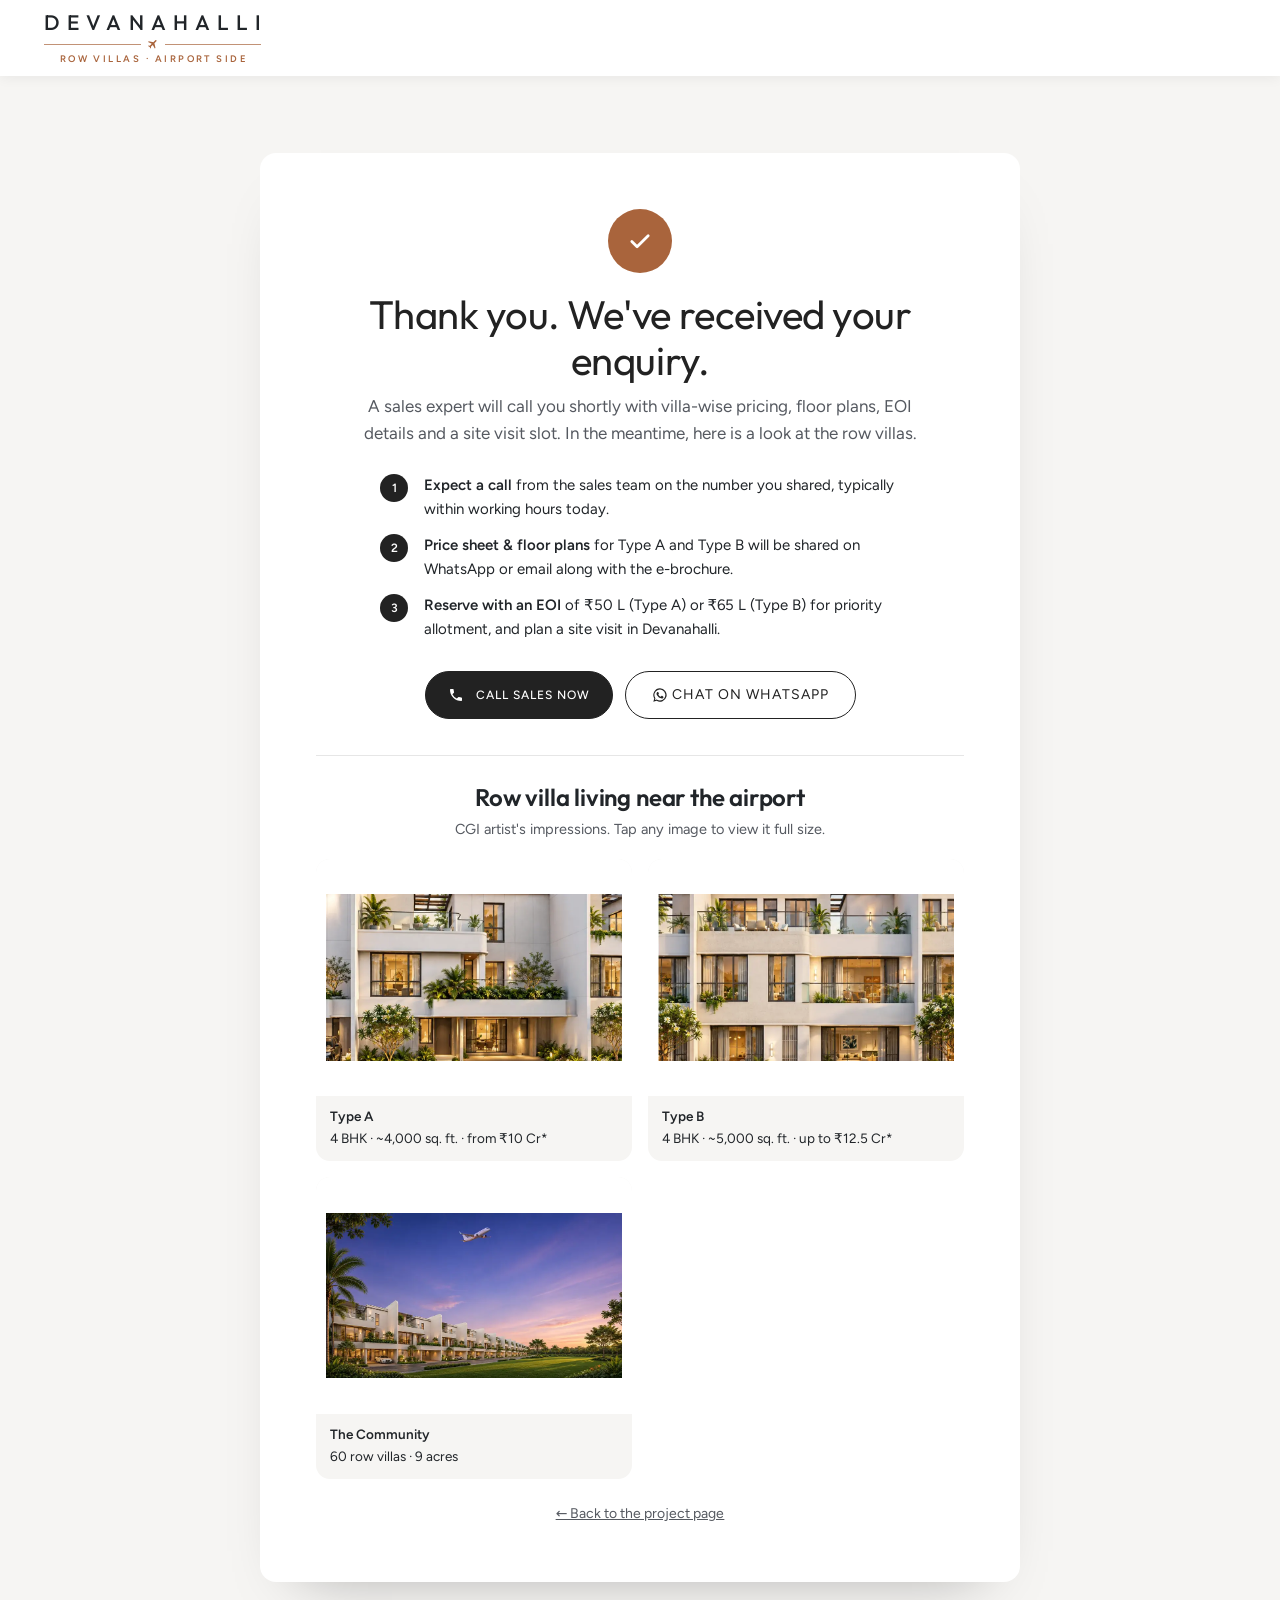
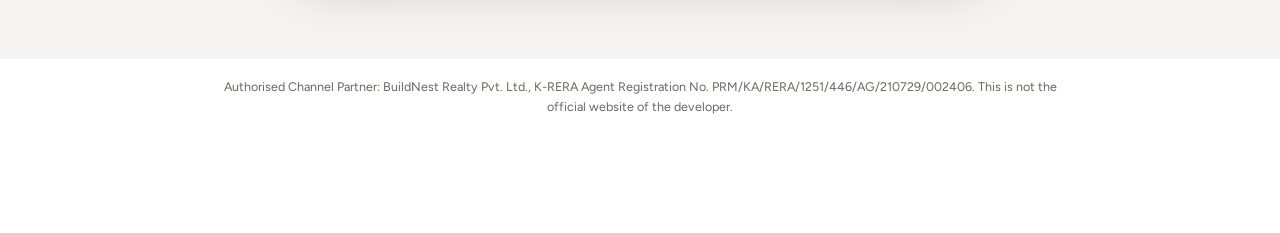
==== commit 99401efc: "Speed up page: inline CSS, self-host fonts, lighter images, deferred scripts and map - Inline purged" ====
--- a/thank-you.html
+++ b/thank-you.html
@@ -8,13 +8,9 @@
 <meta name="description" content="Thanks for your enquiry about the upcoming row villas near Kempegowda Airport. The sales team will call you shortly with the price sheet and floor plans.">
 <link rel="icon" type="image/png" sizes="32x32" href="assets/img/favicon-32x32.png">
 <link rel="apple-touch-icon" sizes="180x180" href="assets/img/apple-touch-icon.png">
-<link rel="preconnect" href="https://fonts.googleapis.com">
-<link rel="preconnect" href="https://fonts.gstatic.com" crossorigin>
-<link href="https://fonts.googleapis.com/css2?family=Outfit:wght@300;400;500;600&family=Figtree:wght@300;400;500;600&display=swap" rel="stylesheet">
-<link rel="stylesheet" href="assets/css/styles.css">
-<link rel="stylesheet" href="assets/css/rowvillas.css?v=7">
-<script src="assets/js/config.js?v=3"></script>
-<script>
+<link rel="stylesheet" href="assets/css/site.min.css?v=2">
+<script src="assets/js/config.js?v=4" defer></script>
+<script>document.addEventListener("DOMContentLoaded",function(){
   window.dataLayer = window.dataLayer || [];
   // Fire the conversion event only once per real enquiry: the form leaves a one-time lead_id in this tab.
   // A refresh, a bookmark or a direct visit gets "thank_you_revisit" instead, so it can't count as a second lead.
@@ -29,7 +25,7 @@
     if (!id) return;
     (function(w,d,s,l,i){w[l]=w[l]||[];w[l].push({'gtm.start':new Date().getTime(),event:'gtm.js'});var f=d.getElementsByTagName(s)[0],j=d.createElement(s),dl=l!='dataLayer'?'&l='+l:'';j.async=true;j.src='https://www.googletagmanager.com/gtm.js?id='+i+dl;f.parentNode.insertBefore(j,f);})(window,document,'script','dataLayer',id);
   })(window.MZ_CONFIG && window.MZ_CONFIG.gtmId);
-</script>
+});</script>
 </head>
 <body>
 <svg class="sprite" width="0" height="0" aria-hidden="true" focusable="false">
@@ -82,7 +78,7 @@
   <button class="lb-nav lb-next" type="button" aria-label="Next image">&#8250;</button>
 </dialog>
 
-<script>
+<script>document.addEventListener("DOMContentLoaded",function(){
 (function () {
   var CFG = window.MZ_CONFIG || {};
   if (CFG.phoneE164) document.querySelectorAll(".js-phone").forEach(function (a) { a.href = "tel:" + CFG.phoneE164; a.hidden = false; });
@@ -100,6 +96,6 @@
   lb.addEventListener("click", function (e) { if (e.target === lb || e.target.closest("[data-close]")) lb.close(); });
   lb.addEventListener("keydown", function (e) { if (e.key === "ArrowRight") show(i + 1); if (e.key === "ArrowLeft") show(i - 1); });
 })();
-</script>
+});</script>
 </body>
 </html>
--- a/assets/css/site.min.css
+++ b/assets/css/site.min.css
@@ -0,0 +1 @@
+@keyframes pop{0%{opacity:0;transform:translateY(12px) scale(.98)}to{opacity:1;transform:none}}@keyframes heroFade{0%,39%,to{opacity:0}33%,5%{opacity:1}}@font-face{font-family:"Outfit";font-style:normal;font-weight:300;font-display:swap;src:url(../fonts/outfit-latin-300-normal.woff2)format("woff2")}@font-face{font-family:"Outfit";font-style:normal;font-weight:400;font-display:swap;src:url(../fonts/outfit-latin-400-normal.woff2)format("woff2")}@font-face{font-family:"Outfit";font-style:normal;font-weight:500;font-display:swap;src:url(../fonts/outfit-latin-500-normal.woff2)format("woff2")}@font-face{font-family:"Outfit";font-style:normal;font-weight:600;font-display:swap;src:url(../fonts/outfit-latin-600-normal.woff2)format("woff2")}@font-face{font-family:"Figtree";font-style:normal;font-weight:400;font-display:swap;src:url(../fonts/figtree-latin-400-normal.woff2)format("woff2")}@font-face{font-family:"Figtree";font-style:normal;font-weight:500;font-display:swap;src:url(../fonts/figtree-latin-500-normal.woff2)format("woff2")}@font-face{font-family:"Figtree";font-style:normal;font-weight:600;font-display:swap;src:url(../fonts/figtree-latin-600-normal.woff2)format("woff2")}:root{--ink:#212529;--grey:#999999;--grey-2:#555960;--beige:#9a7440;--beige-soft:rgba(154, 116, 64, .30);--beige-faint:rgba(154, 116, 64, .16);--navy:#1f3a33;--band:#f9f9f9;--band-2:#f8f7f7;--white:#ffffff;--line:#e6e6e6;--serif:"Source Serif 4", "Chronicle Display", Georgia, "Times New Roman", serif;--sans:"Figtree", "Ringside", system-ui, -apple-system, "Segoe UI", sans-serif;--wrap:1296px;--gutter:clamp(16px, 4vw, 44px);--header-h:76px;--radius:14px;--pill:50px;color-scheme:light}*,::after,::before{box-sizing:border-box}[hidden]{display:none!important}html{scroll-behavior:smooth;scroll-padding-top:calc(var(--header-h) + 12px);-webkit-text-size-adjust:100%;font-synthesis-weight:none}body{margin:0;font-family:var(--sans);font-weight:400;font-size:16px;line-height:1.6;color:var(--ink);background:var(--white);overflow-x:hidden;padding-bottom:calc(68px + env(safe-area-inset-bottom))}img{max-width:100%;height:auto;display:block}a,button{color:inherit}button{font:inherit;cursor:pointer}h1,h2,h3{margin:0;font-weight:500;line-height:1.15}p{margin:0 0 1em}.sprite{width:0;height:0;overflow:hidden}.skip,.sprite,.sr-only{position:absolute}.sr-only{width:1px;height:1px;overflow:hidden;clip:rect(0 0 0 0)}.skip{left:-999px;top:8px;background:var(--white);padding:8px 14px;z-index:100}.skip:focus{left:8px}[tabindex]:focus-visible,a:focus-visible,button:focus-visible{outline:2px solid var(--beige);outline-offset:3px}.wrap{width:100%;max-width:var(--wrap);margin:0 auto;padding:0 var(--gutter)}.center{text-align:center}.section{padding:clamp(48px,6vw,80px)0}.display,.hl-grid em,.intro-text h1 em{font-family:var(--serif)}.display{font-size:clamp(32px,3.4vw,40px);line-height:1.15;margin-bottom:clamp(26px,3.5vw,40px)}.fineprint{font-size:12.5px;color:var(--grey);margin-top:18px;line-height:1.6}.btn,.btn-outline{display:inline-flex;align-items:center;justify-content:center;border-radius:var(--pill);letter-spacing:1px;text-transform:uppercase}.btn{white-space:nowrap;gap:8px;min-height:42px;padding:0 22px;border:1px solid var(--dark);background:var(--dark);color:#fff;font-size:12px;font-weight:500;text-decoration:none;transition:background-color .2s,transform .2s,box-shadow .2s}.btn:hover{transform:translateY(-1px);box-shadow:0 10px 20px -12px rgba(0,0,0,.5)}.btn[disabled]{opacity:.65;cursor:progress}.btn-outline{min-height:46px;padding:0 26px;border:1px solid #000;background:0 0;color:#000;font-size:14px;font-weight:400;transition:background-color .2s,color .2s}.btn-outline:hover,.phone-pill:hover{background:var(--dark);color:#fff;border-color:var(--dark)}.site-header{position:sticky;top:0;z-index:40;background:var(--white);box-shadow:0 2px 12px rgba(0,0,0,.06)}.header-inner{height:var(--header-h);display:flex;align-items:center;justify-content:space-between;gap:16px}.brand,.phone-pill{display:inline-flex;align-items:center;min-height:44px}.brand img{height:38px;width:auto;max-width:none}.phone-pill{gap:10px;padding:0 18px;border:1px solid var(--ink);border-radius:var(--pill);font-size:16px;font-weight:500;text-decoration:none;letter-spacing:.01em;transition:background-color .2s,color .2s}@media (max-width:480px){.brand img{height:30px}.phone-pill{font-size:14px;padding:0 12px}}.banner,.g-grid button{background:var(--dark)}.banner>img{width:100%;height:clamp(260px,56vw,720px);object-fit:cover;object-position:50% 42%}.intro-band{background:var(--white);padding:clamp(32px,4.5vw,56px)0 clamp(28px,4vw,48px);border-bottom:1px solid var(--line)}.intro-top{display:grid;gap:22px;align-items:center;justify-items:center;text-align:center}.intro-text h1{font-family:var(--sans);font-weight:500;font-size:clamp(22px,2.2vw,26px);line-height:1.3;color:var(--ink)}.intro-text h1 em{font-weight:300;font-size:1.08em;color:var(--ink)}.intro-price,.kf-grid strong{font-weight:500;color:var(--beige)}.intro-price{margin:12px 0 0;font-size:clamp(15px,1.4vw,18px)}.intro-price i{font-style:normal;margin:0 8px;color:#d9c3b4}@media (min-width:900px){.intro-top{grid-template-columns:auto auto 1fr;gap:0;text-align:left;justify-items:stretch}.intro-top::before{content:"";grid-column:2;grid-row:1;width:1px;height:110px;background:var(--line);margin:0 48px}.intro-text{grid-column:3;grid-row:1}}.kf-grid{list-style:none;margin:clamp(28px,4vw,44px)0 0;padding:0;display:grid;grid-template-columns:repeat(2,minmax(0,1fr));gap:22px 16px}.hl-grid li,.kf-grid li{display:flex;align-items:center}.kf-grid li{gap:12px;min-width:0}.kf-grid svg{flex:0 0 auto;width:36px;height:36px;color:var(--grey-2)}.kf-grid strong{display:block;font-size:16px;line-height:1.25}.kf-grid span{display:block;margin-top:2px;font-size:13.5px;color:var(--ink)}@media (min-width:900px){.kf-grid{grid-template-columns:repeat(4,1fr);gap:26px 28px}.kf-grid svg{width:44px;height:44px}.kf-grid strong{font-size:20px}.kf-grid span{font-size:15px}}.highlights{background:var(--band)}.hl-grid{list-style:none;margin:0;padding:0;display:grid;grid-template-columns:1fr;gap:16px}.hl-grid li{gap:18px;min-height:90px;padding:18px 24px;border-radius:28px;background:linear-gradient(90deg,var(--beige-soft) 0%,var(--beige-faint) 41%,rgba(185,104,78,0) 100%)}.hl-grid svg{flex:0 0 auto;width:50px;height:50px}.hl-grid p{margin:0;font-size:16px;line-height:1.35}.hl-grid strong{font-weight:600}.hl-grid em{font-weight:400;font-size:1.04em}@media (min-width:700px){.hl-grid{grid-template-columns:repeat(2,1fr);gap:20px 24px}}@media (min-width:1100px){.hl-grid{grid-template-columns:repeat(3,1fr);gap:22px 32px}}.gallery-sec{background:var(--band)}.g-grid{display:grid;grid-template-columns:1fr;gap:20px}.g-grid button{display:block;width:100%;padding:0;border:0;border-radius:var(--radius);overflow:hidden;cursor:zoom-in}.am-panel img,.g-grid img{width:100%;aspect-ratio:4/3;object-fit:cover}.g-grid img{transition:transform .7s ease}.g-grid button:hover img{transform:scale(1.04)}@media (min-width:700px){.g-grid{grid-template-columns:repeat(2,1fr)}}@media (min-width:1000px){.g-grid{grid-template-columns:repeat(3,1fr);gap:24px}}.amenities{background:var(--white)}.am-split{display:grid;gap:28px;align-items:start}.am-tabs{list-style:none;margin:0;padding:0;display:grid;gap:16px}.am-tab{display:flex;align-items:center;gap:14px;width:100%;min-height:72px;padding:0 22px;border:1px solid var(--line);border-radius:var(--pill);background:var(--white);text-align:left;font-size:16px;font-weight:500;color:var(--ink);box-shadow:0 6px 16px -12px rgba(0,0,0,.25);transition:background .25s,border-color .25s}.am-tab:hover{border-color:var(--beige)}.am-tab.is-active{border-color:transparent;background:linear-gradient(90deg,var(--beige-soft) 0%,var(--beige-faint) 50%,rgba(185,104,78,0) 100%),var(--white)}.am-ic{flex:0 0 auto;width:40px;height:40px;display:grid;place-items:center;color:var(--beige)}.am-panels{position:relative}.am-panel{margin:0}.am-panel img{border-radius:var(--radius)}.am-panel figcaption{margin-top:12px;font-size:14.5px;color:var(--grey-2)}@media (min-width:900px){.am-split{grid-template-columns:1fr 1.25fr;gap:40px}.am-panel img{aspect-ratio:4/3.2}}.pricing{background:var(--band)}.fp-grid{display:grid;grid-template-columns:1fr;gap:32px}@media (min-width:700px){.fp-grid{grid-template-columns:repeat(2,1fr);gap:36px 28px}}@media (min-width:1000px){.fp-grid{grid-template-columns:repeat(3,1fr);gap:32px}}.about{background:var(--white)}.contact,.site-footer{border-top:1px solid var(--line)}.contact{background:var(--white)}.contact .display{margin-bottom:14px}.site-footer{background:var(--band-2);color:var(--grey-2);padding:28px 0 calc(96px + env(safe-area-inset-bottom));font-size:13px}.foot-grid{display:grid;gap:18px;align-items:start}.disclaimer{margin:0;font-size:12.5px;line-height:1.6;color:var(--grey-2)}.disclaimer strong{color:var(--ink);font-weight:600}.disclaimer a,.hl-grid p{color:var(--ink)}@media (min-width:900px){.foot-grid{grid-template-columns:100px 1fr auto;gap:24px}.site-footer{padding-bottom:28px}}.side-tab{display:none;position:fixed;right:0;top:40%;z-index:44;border:0;border-radius:10px 0 0 10px;background:var(--dark);color:#fff;transition:background-color .2s}.side-tab span{white-space:nowrap;font-size:12px;font-weight:500;letter-spacing:2px;text-transform:uppercase;transform:none;writing-mode:vertical-rl;transform:rotate(180deg);display:inline-block;line-height:1}@media (min-width:900px){.side-tab{display:grid;place-items:center}}.wa-float{position:fixed;left:20px;bottom:92px;z-index:44;width:52px;height:52px;border-radius:50%;display:grid;place-items:center;background:#25d366;color:#fff;box-shadow:0 10px 24px -8px rgba(0,0,0,.5)}@media (min-width:900px){.wa-float{bottom:28px;left:24px}}.action-bar{position:fixed;z-index:45;left:0;right:0;bottom:0;display:flex;gap:8px;padding:10px 12px calc(10px + env(safe-area-inset-bottom));background:rgba(34,34,34,.97);transform:translateY(110%);transition:transform .25s ease}.action-bar.is-visible{transform:none}.action-bar>*{flex:1 1 0;min-height:46px;display:inline-flex;align-items:center;justify-content:center;gap:6px;border-radius:var(--pill);font-weight:500;font-size:13px;letter-spacing:1px;text-transform:uppercase;text-decoration:none}.action-bar a{color:#fff;border:1px solid rgba(255,255,255,.4)}.action-bar button{flex-grow:1.4;border:0;background:#fff;color:var(--dark)}@media (min-width:900px){.action-bar{display:none}}.form-title{font-family:var(--serif);font-size:28px;line-height:1.15;margin-bottom:6px}.form-lede{font-size:14px;color:var(--grey-2);margin-bottom:18px}.lead-form{display:grid;gap:14px}.field{margin:0;padding:0;border:0;min-width:0}.lead-form input[type=email],.lead-form input[type=tel],.lead-form input[type=text],.lead-form select{width:100%;height:52px;padding:0 16px;border:1px solid #d9d9d9;border-radius:6px;background:#fff;font:inherit;font-size:15px;color:var(--ink)}.lead-form input::placeholder{color:#8a8a8a}.lead-form input:focus,.lead-form select:focus{outline:0;border-color:var(--beige);box-shadow:0 0 0 3px rgba(185,104,78,.25)}.lead-form input[aria-invalid=true]{border-color:#b3261e}.phone-row{display:grid;grid-template-columns:92px 1fr;gap:8px}.phone-row select{padding:0 10px}.consent,.err{font-size:12.5px}.consent{display:grid;grid-template-columns:20px 1fr;gap:10px;align-items:center;color:var(--grey-2);line-height:1.5;min-height:44px}.consent input{width:18px;height:18px;margin:0;accent-color:var(--dark)}.err{margin:4px 0 0;color:#b3261e}.err:empty,.form-status:empty{display:none}.form-status{margin:0;font-size:13.5px}.form-status.is-error{color:#8c1d18;background:#fbeceb;padding:10px 12px;border-radius:6px}.form-status a{font-weight:600}.hp{position:absolute!important;left:-9999px;width:1px;height:1px;overflow:hidden}.btn-submit{justify-self:start;min-width:140px}.form-success{text-align:left;padding:6px 0}.form-success h4{font-family:var(--serif);font-size:24px;font-weight:600;margin:0 0 8px}.form-success p{font-size:14px;color:var(--grey-2)}.form-success .tick{width:44px;height:44px;border-radius:50%;background:var(--beige);display:grid;place-items:center;margin-bottom:14px;color:#fff}.form-success .btn-dark{display:inline-flex;align-items:center;min-height:42px;padding:0 22px;border-radius:var(--pill);background:var(--dark);color:#fff;border:0;font-size:12px;letter-spacing:1px;text-transform:uppercase}dialog{border:0;padding:0}dialog::backdrop{background:rgba(0,0,0,.7)}.modal{max-height:calc(100svh - 24px);background:var(--white);color:var(--ink);box-shadow:0 40px 100px -30px rgba(0,0,0,.6)}.modal[open]{animation:pop .3s ease}.assure{display:flex;align-items:center;justify-content:center;gap:6px;margin:14px 0 0;font-size:12px;color:var(--grey)}.modal .btn-submit{justify-self:stretch;width:100%;background:var(--dark);color:#fff;border-color:var(--dark)}.modal-close{position:absolute;top:10px;right:10px;width:40px;height:40px;border:0;border-radius:50%;background:rgba(0,0,0,.06);color:var(--ink);display:grid;place-items:center;z-index:3}.modal-close:hover{background:rgba(0,0,0,.12)}.lightbox{width:100vw;height:100svh;max-width:none;max-height:none;background:rgba(15,15,15,.96);color:#fff}.lightbox[open]{display:grid;place-items:center}.lightbox figure{margin:0;max-width:min(1400px,94vw)}.lightbox img{max-height:82svh;width:auto;margin:0 auto;background:#fff}.lightbox figcaption{color:#cfc8c1;text-align:center;margin-top:10px;font-size:14px}.lightbox .modal-close{background:rgba(255,255,255,.12);color:#fff}.lb-nav{position:absolute;top:50%;transform:translateY(-50%);width:48px;height:64px;background:rgba(255,255,255,.08);border:0;color:#fff;font-size:36px}.lb-prev{left:8px}.lb-next{right:8px}.noscript{position:fixed;bottom:0;left:0;right:0;background:#f6e6df;padding:12px;text-align:center;margin:0;z-index:99}section[id]{scroll-margin-top:calc(var(--header-h) + 8px)}@media (prefers-reduced-motion:reduce){html{scroll-behavior:auto}*,::after,::before{transition:none!important;animation:none!important}}#am-relax img{object-position:50% 78%}.pricing{background:var(--white)}.location{background:var(--band);color:var(--ink)}.loc-intro,.ty-plans>p{text-align:center;color:var(--grey-2)}.loc-intro{max-width:760px;margin:-8px auto 30px;font-size:16px}.loc-tabs{list-style:none;margin:0 0 28px;padding:0;display:grid;grid-template-columns:repeat(3,1fr);gap:10px}.loc-tab{width:100%;min-height:64px;display:flex;flex-direction:column;align-items:center;justify-content:center;gap:6px;padding:10px 8px;border:1px solid var(--line);border-radius:var(--radius);background:var(--white);font-size:13px;font-weight:500;color:var(--ink);transition:background .25s,border-color .25s,color .25s}.loc-tab svg,.modal-perks svg{color:var(--beige)}.loc-tab:hover{border-color:var(--beige)}.loc-tab.is-active{background:var(--dark);border-color:var(--dark);color:#fff}.loc-tab.is-active svg{color:#fff}.loc-split{display:grid;gap:24px;align-items:start}.loc-map{margin:0}.loc-map button,.ty-grid button{display:block;width:100%;padding:0;background:#fff;cursor:zoom-in}.loc-map button,.loc-panels{border:1px solid var(--line);border-radius:var(--radius)}.loc-map button{overflow:hidden}.loc-map img{width:100%;height:auto}.loc-panels{background:var(--white);padding:24px 22px}.loc-panel h3,.ty-plans h2{font-family:var(--serif);font-weight:600}.loc-panel h3{font-size:24px;margin-bottom:14px}.loc-items{list-style:none;margin:0;padding:0}.loc-items li{display:grid;grid-template-columns:32px 1fr auto;align-items:center;gap:12px;padding:12px 0;border-top:1px solid var(--line);font-size:15px}.loc-no{width:28px;height:28px;border-radius:50%;background:var(--beige);color:#fff;font-size:12px;font-weight:600;display:grid;place-items:center}.loc-name{color:var(--ink)}.loc-time{color:var(--grey-2);white-space:nowrap;font-size:14px}.location .fineprint{margin-top:22px}@media (min-width:700px){.loc-tabs{grid-template-columns:repeat(6,1fr)}.loc-tab{flex-direction:row;gap:10px;min-height:56px;font-size:14px}}@media (min-width:900px){.loc-split{grid-template-columns:1.15fr 1fr;gap:32px}.loc-panels{padding:30px 28px}}.modal{width:min(880px,calc(100% - 24px));border-radius:16px;overflow:hidden auto}.modal-grid{display:grid;grid-template-columns:1fr}.modal-offer{position:relative;min-height:190px;background:var(--dark);color:#fff;overflow:hidden}.modal-photo{position:absolute;inset:0;width:100%;height:100%;object-fit:cover;object-position:50% 20%}.modal-offer-inner{position:relative;z-index:1;height:100%;display:flex;flex-direction:column;justify-content:flex-end;padding:22px 22px 20px;background:linear-gradient(180deg,rgba(10,10,10,.25)0,rgba(10,10,10,.6) 45%,rgba(10,10,10,.92) 100%)}.modal-eyebrow{margin:0 0 6px;font-size:11px;letter-spacing:.16em;text-transform:uppercase;color:var(--beige)}.modal-offer h3{font-family:var(--serif);font-size:22px;line-height:1.2;margin-bottom:12px}.modal-perks{margin:0;padding:0}.modal-perks,.modal-trust{list-style:none}.modal-perks{display:none;gap:8px}.modal-perks li{display:flex;align-items:center;gap:10px;font-size:14px;color:#eee8e1}.modal-perks svg{flex:0 0 auto}.modal-trust{display:flex;gap:18px;margin:16px 0 0;padding:14px 0 0;border-top:1px solid rgba(255,255,255,.2)}.modal-trust li{font-size:11px;line-height:1.3;color:#d9d4ce}.modal-trust strong{font-size:16px;color:#fff}.modal-inner{padding:24px 22px 20px}.modal-tag{margin:0 0 6px;font-size:11.5px;font-weight:600;letter-spacing:.14em;text-transform:uppercase;color:var(--beige)}.modal-inner .form-lede,.modal-inner .form-title{text-align:left}.modal-inner .form-title{font-size:26px}.modal .btn-submit{min-height:52px;font-size:13px}.modal .assure{justify-content:flex-start;text-align:left}.modal .lead-form{gap:12px}@media (min-width:860px){.modal-grid{grid-template-columns:400px 1fr;min-height:560px}.modal-offer{min-height:0}.modal-offer-inner{padding:30px 28px 26px}.modal-perks{display:grid}.modal-offer h3{font-size:26px}.modal-inner{padding:34px 32px 26px;display:flex;flex-direction:column;justify-content:center}.modal-close{background:rgba(0,0,0,.06)}}.ty,.ty-grid figure{background:var(--band)}.ty{min-height:calc(100vh - var(--header-h));display:grid;place-items:start center;padding:clamp(40px,6vw,80px)0}.ty-card{background:var(--white);border-radius:16px;box-shadow:0 30px 60px -40px rgba(0,0,0,.35);max-width:760px;width:100%;padding:clamp(28px,5vw,56px);text-align:center}.ty-tick{width:64px;height:64px;border-radius:50%;background:var(--beige);color:#fff;display:grid;place-items:center;margin:0 auto 18px}.ty-card .display{margin-bottom:10px}.ty-lede{font-size:17px;color:var(--grey-2);max-width:52ch;margin:0 auto 26px}.ty-steps{list-style:none;margin:0 auto 30px;padding:0;display:grid;gap:12px;text-align:left;max-width:520px}.ty-steps li{display:grid;grid-template-columns:32px 1fr;gap:12px;align-items:start;font-size:15px;color:var(--ink)}.ty-steps .no{width:28px;height:28px;border-radius:50%;background:var(--dark);color:#fff;font-size:12px;font-weight:600;display:grid;place-items:center;margin-top:1px}.ty-actions{display:flex;flex-wrap:wrap;justify-content:center;gap:12px;margin-bottom:8px}.ty-actions .btn,.ty-actions .btn-outline{min-height:48px}.ty-plans{margin-top:36px;padding-top:28px;border-top:1px solid var(--line);text-align:left}.ty-plans h2{margin-bottom:6px;text-align:center}.ty-plans>p{font-size:14.5px;margin-bottom:18px}.ty-grid{display:grid;grid-template-columns:1fr;gap:16px}.ty-grid figure{margin:0;border-radius:var(--radius);overflow:hidden}.ty-grid button{border:0}.ty-grid figcaption{padding:10px 14px 12px;font-size:13.5px;color:var(--ink)}.modal-trust strong,.ty-grid figcaption strong{display:block;font-weight:600}.ty-back{display:inline-block;margin-top:24px;font-size:14px;color:var(--grey-2)}@media (min-width:700px){.ty-grid{grid-template-columns:repeat(3,1fr)}}.side-tab{width:46px;height:auto;padding:22px 0}.modal-close,.modal-close *{pointer-events:auto}.modal-close svg{pointer-events:none}.hero{position:relative;isolation:isolate}.hero>img{height:clamp(420px,60vw,760px)}.hero-shade{position:absolute;inset:0;z-index:0;background:linear-gradient(90deg,rgba(10,10,10,.55)0,rgba(10,10,10,.25) 45%,rgba(10,10,10,.15) 100%),linear-gradient(0deg,rgba(10,10,10,.5),transparent 40%)}.hero-grid{position:relative;z-index:1;display:grid;gap:22px;padding-top:28px;padding-bottom:28px}.hero-copy{color:#fff;text-align:center}.hero-form{background:var(--white);border-radius:var(--radius);padding:22px 20px 18px;box-shadow:0 40px 80px -30px rgba(0,0,0,.6);max-width:440px;width:100%;margin:0 auto}.hf-tag{margin:0 0 6px;font-size:11px;font-weight:600;letter-spacing:.16em;text-transform:uppercase;color:var(--beige)}.hero-form .form-title,.ty-plans h2{font-size:24px}.hero-form .form-lede{margin-bottom:14px}.hero-form .lead-form{gap:12px}.hero-form .btn-submit{justify-self:stretch;width:100%;background:var(--dark);color:#fff;border-color:var(--dark);min-height:50px;font-size:13px}.hero-form .assure{justify-content:flex-start;margin-top:12px}@media (max-width:899px){.hero{background:var(--white)}.hero>img{position:absolute;inset:0;width:100%;height:100%}.hero-shade{background:linear-gradient(180deg,rgba(10,10,10,.35)0,rgba(10,10,10,.7) 100%)}.hero-grid{padding-top:36px;padding-bottom:36px}}@media (min-width:900px){.hero>img{position:absolute;inset:0;width:100%;height:100%}.hero,.hero-grid{align-items:center}.hero{min-height:clamp(560px,62vw,720px);display:flex}.hero-grid{grid-template-columns:minmax(0,1fr) 420px;gap:48px;padding-top:56px;padding-bottom:56px;width:100%}.hero-copy{text-align:left}.hero-form{margin:0 0 0 auto;padding:26px 26px 20px}}.hero-shade{background:linear-gradient(90deg,rgba(8,8,8,.82)0,rgba(8,8,8,.62) 32%,rgba(8,8,8,.3) 60%,rgba(8,8,8,.15) 100%),linear-gradient(0deg,rgba(8,8,8,.55),transparent 45%)}.hero-copy{text-shadow:0 2px 14px rgba(0,0,0,.55)}@media (max-width:899px){.hero-shade{background:linear-gradient(180deg,rgba(8,8,8,.6)0,rgba(8,8,8,.7) 40%,rgba(8,8,8,.8) 100%)}}.ty{display:block}.ty>.wrap{display:flex;justify-content:center}.ty-card{margin:0 auto}.foot-credits{margin-top:10px}.why-cta{text-align:center;margin:30px 0 0}.intro-aka{margin:6px 0 0;font-size:14px;color:var(--grey-2)}.intro-aka strong,.ss-trust strong{color:var(--ink);font-weight:600}button.phone-pill{background:0 0;cursor:pointer}.hero{background-color:#2b2b2b}.am-panel img,.g-grid img,.modal-photo{background:linear-gradient(135deg,#ece6dc,#d9cfbf)}.am-rep{display:block;margin-top:8px;font-size:12.5px;font-style:italic;color:var(--grey)}.hero>.hero-slide{position:absolute;inset:0;width:100%;height:100%;object-fit:cover;z-index:-1}.hero>.hero-slide:nth-of-type(1){animation-delay:-1s}.hero>.hero-slide:nth-of-type(2){animation-delay:5s}.hero>.hero-slide:nth-of-type(3){animation-delay:11s}.hero>.hero-slide:nth-of-type(1){opacity:1}@media (prefers-reduced-motion:reduce){.hero>.hero-slide{animation:none}.hero>.hero-slide:not(:nth-of-type(1)){display:none}}.hero-rep{position:absolute;z-index:1;right:12px;bottom:8px;margin:0;font-size:10.5px;letter-spacing:.04em;color:rgba(255,255,255,.75);text-shadow:0 1px 4px rgba(0,0,0,.6)}@media (min-width:700px){.g-grid>button:first-child{grid-column:span 2}.g-grid>button:first-child img{aspect-ratio:auto;height:100%}.g-grid>button:nth-child(2) img{aspect-ratio:auto;height:100%}.g-grid>button{height:100%}}.loc-gmap{position:relative;margin:0;border-radius:var(--radius);overflow:hidden;background:#e9e5dd;aspect-ratio:4/3;max-width:100%}.loc-gmap iframe{position:absolute;inset:0;width:100%;height:100%;border:0;display:block}.loc-gmap-link{position:absolute;left:14px;bottom:14px;display:inline-flex;align-items:center;padding:10px 16px;border-radius:999px;background:#fff;color:var(--dark);font-size:12.5px;font-weight:600;letter-spacing:.08em;text-transform:uppercase;text-decoration:none;box-shadow:0 4px 18px rgba(0,0,0,.18)}.loc-gmap-link:hover{background:#e7d3ad}.hero-eoi{flex-wrap:wrap;justify-content:center;background:#e7c56f;font-size:clamp(13px,1.1vw,15px);text-shadow:none;box-shadow:0 6px 24px rgba(0,0,0,.35);max-width:100%;display:flex;width:fit-content}@media (min-width:900px){.hero-eoi{margin-left:0}}@font-face{font-family:"SW Cormorant";font-style:normal;font-weight:500;font-display:swap;src:url(../fonts/cormorant-garamond-latin-500-normal.woff2)format("woff2")}@font-face{font-family:"SW Cormorant";font-style:italic;font-weight:500;font-display:swap;src:url(../fonts/cormorant-garamond-latin-500-italic.woff2)format("woff2")}.action-bar{transform:none}.action-bar .ab-callback{flex-grow:1.3;background:0 0;color:#fff;border:1px solid rgba(255,255,255,.55)}.action-bar .ab-callback:hover{background:rgba(255,255,255,.1)}.action-bar .ab-enquire{flex-grow:1;background:#e7c56f}.action-bar .ab-enquire:hover{background:#f0d48a}.action-bar>*{cursor:pointer;padding:0 10px}@media (max-width:380px){.action-bar>*{font-size:11.5px;letter-spacing:.5px}.action-bar .ab-callback svg{display:none}}@media (min-width:900px){.action-bar{display:flex;left:50%;right:auto;bottom:20px;width:auto;padding:8px;gap:8px;border-radius:999px;box-shadow:0 14px 40px -12px rgba(0,0,0,.55)}.action-bar,.action-bar.is-visible{transform:translateX(-50%)}.action-bar>*{flex:0 0 auto;min-height:48px;padding:0 26px;font-size:13px}.side-tab{display:none}.wa-float{bottom:24px}body{padding-bottom:88px}}.action-bar>*,.site-nav a{white-space:nowrap}@media (max-width:599px){.action-bar .ab-long{display:none}}.site-nav{display:flex;align-items:center;gap:clamp(14px,1.8vw,28px);margin-left:auto;margin-right:clamp(8px,1.6vw,22px)}.site-nav a{position:relative;font-size:13.5px;font-weight:500;letter-spacing:.04em;color:var(--ink);text-decoration:none;padding:6px 0}.site-nav a::after{content:"";position:absolute;left:0;right:0;bottom:0;height:2px;background:#c99a3f;transform:scaleX(0);transform-origin:left;transition:transform .2s}.site-nav a.is-active::after,.site-nav a:hover::after{transform:scaleX(1)}.site-nav a.is-active{color:#8a6a2a}.nav-toggle{display:none;width:44px;height:44px;padding:0;border:1px solid var(--line, #ddd);border-radius:50%;background:#fff;flex:none;flex-direction:column;align-items:center;justify-content:center;gap:4px;cursor:pointer}.nav-toggle span{display:block;width:18px;height:2px;background:var(--ink, #222);border-radius:2px;transition:transform .2s,opacity .2s}.nav-toggle[aria-expanded=true] span:nth-child(1){transform:translateY(6px) rotate(45deg)}.nav-toggle[aria-expanded=true] span:nth-child(2){opacity:0}.nav-toggle[aria-expanded=true] span:nth-child(3){transform:translateY(-6px) rotate(-45deg)}@media (max-width:1099px){.nav-toggle{display:inline-flex;margin-left:auto}.site-nav{display:none;position:absolute;top:100%;left:0;right:0;margin:0;flex-direction:column;align-items:stretch;gap:0;background:#fff;box-shadow:0 14px 24px -12px rgba(0,0,0,.25);padding:6px max(16px,env(safe-area-inset-right,0)) 14px max(16px,env(safe-area-inset-left,0))}.site-nav.is-open{display:flex}.site-nav a{padding:14px 4px;font-size:15px;border-bottom:1px solid #eee}.site-nav a:last-child{border-bottom:0}.site-nav a::after{display:none}.site-header{position:sticky}.header-inner{position:relative}}@media (max-width:599px){.header-inner>.phone-pill{display:none}}@media (max-width:1099px){.nav-toggle{margin-left:auto}}@media (max-width:599px){.header-inner{gap:10px}.nav-toggle{width:40px;height:40px}}.modal-offer>img{filter:saturate(.7) brightness(.72)}.modal-offer-inner{background:linear-gradient(180deg,rgba(14,13,11,.55)0,rgba(14,13,11,.78) 38%,rgba(14,13,11,.94) 70%,rgba(14,13,11,.97) 100%)}.modal-offer-inner,.modal-offer-inner *{text-shadow:0 1px 10px rgba(0,0,0,.45)}:root{--beige:#a9643c;--beige-soft:rgba(169, 100, 60, .28);--beige-faint:rgba(169, 100, 60, .11);--navy:#222222;--dark:#222222;--band:#f6f5f3;--band-2:#f3f2ef;--serif:"Outfit", "Henderson Sans", "Figtree", system-ui, sans-serif}.btn:hover,.side-tab:hover{background:#000}.btn-outline{border-color:var(--dark);color:var(--dark)}.display{color:var(--dark);font-weight:400;letter-spacing:-.012em}.form-title,.modal-offer h3,h1,h2,h3{letter-spacing:-.008em}.display em,.hl-grid em,.intro-text em,.intro-text h1 em,h1 em{font-style:normal}.form-title,.modal-offer h3{font-weight:500}.hl-grid svg{color:var(--beige)}.intro-aka,.ss-trust span{overflow-wrap:anywhere}.hero-eoi{background:#fff}.cr-hint,.ss-trust{color:var(--grey-2);text-align:center}.cr-hint{margin:14px 0 0;font-size:13px}.ss-trust{display:flex;flex-wrap:wrap;justify-content:center;gap:8px 28px;margin:clamp(22px,3vw,34px)0 0;padding-top:18px;border-top:1px solid var(--line);font-size:13.5px}.hero-form .js-form-slot{min-height:0}@media (max-width:899px){.hero-eoi{margin-top:12px;padding:7px 14px 7px 12px;font-size:11.5px}.hero-form .form-lede{display:none}}.ss-faq{background:var(--band)}.ss-faq-list{max-width:860px;margin:0 auto;display:grid;gap:12px}.ss-faq details{background:var(--white);border:1px solid var(--line);border-radius:var(--radius);padding:0 20px}.ss-faq summary{cursor:pointer;list-style:none;display:flex;justify-content:space-between;align-items:center;gap:16px;padding:16px 0;font-weight:500;font-size:16.5px}.ss-faq summary::-webkit-details-marker{display:none}.ss-faq summary::after{content:"+";flex:none;font-size:22px;line-height:1;color:var(--beige)}.ss-faq details[open] summary::after{content:"–"}.ss-faq details p{margin:0 0 18px;color:var(--grey-2);max-width:70ch;overflow-wrap:anywhere}.seg{display:flex;width:max-content;max-width:100%;margin:0 auto 22px;border:1px solid var(--dark);border-radius:var(--pill);overflow:hidden}.seg-tab{border:0;background:var(--white);color:var(--dark);min-height:44px;padding:0 30px;font-size:13px;font-weight:600;letter-spacing:.12em;text-transform:uppercase}.seg-tab.is-active{background:var(--dark);color:#fff}.cr-list{display:grid;gap:12px;max-width:920px;margin:0 auto}.cr-list[hidden]{display:none}.cr{display:flex;align-items:center;gap:16px;padding:12px;border:1px solid var(--line);border-radius:var(--radius);background:var(--white)}.cr-img{flex:0 0 104px;height:76px;padding:0;border:0;border-radius:10px;overflow:hidden;background:#f3f2ef;cursor:pointer}.cr-img img{width:100%;height:100%;object-fit:cover;filter:blur(3px);transform:scale(1.15)}.cr-txt{flex:1;min-width:0}.cr-txt h3{font-family:var(--sans);font-size:17px;font-weight:600;color:var(--ink)}.cr-txt p{margin:2px 0 0;font-size:13.5px;color:var(--grey-2)}.cr-txt .cr-price{margin-top:4px;font-size:16px;font-weight:600;color:var(--dark)}.cr-txt .cr-price.ask{color:var(--beige);font-weight:500}.cr .btn-outline{flex:none;min-height:42px;padding:0 20px;font-size:12px;white-space:nowrap}.cr-links{display:flex;flex-wrap:wrap;gap:12px;justify-content:center;margin-top:20px}.cr-links .btn-outline{min-height:42px;font-size:12.5px}@media (max-width:600px){.cr{flex-wrap:wrap;gap:12px}.cr-img{flex-basis:84px;height:62px}.cr .btn-outline{width:100%}}@media (min-width:700px){.ty-grid{grid-template-columns:repeat(2,1fr)}}.ty-grid img{width:100%;aspect-ratio:4/3;object-fit:contain;background:#fff;padding:10px}.action-bar .ab-enquire{background:var(--beige);color:#fff;font-weight:600}.ho-rows{margin:6px 0 0;max-width:440px;text-shadow:0 1px 10px rgba(0,0,0,.6)}.ho-rows>div{display:grid;grid-template-columns:96px 1fr;align-items:baseline;gap:12px;padding:11px 0;border-top:1px solid rgba(255,255,255,.32);text-align:left}.ho-rows>div:last-child{border-bottom:1px solid rgba(255,255,255,.32)}.ho-rows dt{font-size:11px;font-weight:600;letter-spacing:.18em;text-transform:uppercase;color:#fff;opacity:.75}.ho-rows dd{margin:0;font-size:17px;font-weight:500;color:#fff}.brand-text .bt-1,.ho-rows-price dd{font-family:var(--serif);font-size:24px}@media (max-width:899px){.ho-rows{margin:4px auto 0}.ho-rows>div{grid-template-columns:78px 1fr;padding:8px 0}.ho-rows dd{font-size:15px}.ho-rows-price dd{font-size:20px}}.phone-pill{white-space:nowrap;flex:none}@media (min-width:900px) and (max-width:1439px){.phone-pill{font-size:14.5px;padding:0 14px;gap:8px}.site-nav{gap:18px}}.brand-text{display:inline-flex;flex-direction:column;align-items:center;justify-content:center;text-decoration:none;color:var(--ink);line-height:1}.brand-text .bt-1{font-size:21px;font-weight:500;letter-spacing:.34em;margin-right:-.34em;text-transform:uppercase}.brand-text .bt-rule{display:flex;align-items:center;gap:6px;width:100%;margin:5px 0 4px;color:var(--beige)}.brand-text .bt-rule::after,.brand-text .bt-rule::before{content:"";flex:1;height:1px;background:currentColor;opacity:.7}.brand-text .bt-rule svg{flex:none;transform:rotate(45deg)}.brand-text .bt-2,.hero-kicker{font-weight:600;text-transform:uppercase}.brand-text .bt-2{font-size:9.5px;letter-spacing:.26em;margin-right:-.26em;color:var(--beige)}@media (max-width:480px){.brand-text .bt-1{font-size:16px;letter-spacing:.26em;margin-right:-.26em}.brand-text .bt-2{font-size:8px;letter-spacing:.18em;margin-right:-.18em}}.hero-kicker{margin:0 0 10px;font-size:12px;letter-spacing:.24em;color:#e7d3ad}.hero-eoi,.hero-word{font-weight:600;color:#fff}.hero-word{margin:0 0 14px;font-family:var(--serif);font-size:clamp(30px,3.6vw,48px);line-height:1.12}.hero-word span{display:block;margin-top:8px;font-family:var(--sans);font-size:.48em;font-weight:500;letter-spacing:.04em;color:#e7d3ad}.hero-eoi{display:inline-flex;align-items:center;gap:10px;margin:0 0 18px;padding:8px 16px;border:1px solid rgba(231,211,173,.7);border-radius:999px;background:rgba(0,0,0,.28);font-size:12px;letter-spacing:.18em;text-transform:uppercase}.hero-eoi i{width:8px;height:8px;border-radius:50%;background:#3fd17a;box-shadow:0 0 0 3px rgba(63,209,122,.25)}.foot-nologo,.intro-top-nologo{grid-template-columns:1fr!important}.intro-top-nologo .intro-text{max-width:860px;margin:0 auto;grid-column:1/-1!important;justify-self:center;text-align:center}.modal-word{margin:0 0 12px;font-family:var(--serif);font-size:26px;font-weight:600;color:#fff}.loc-gmap{min-height:360px}.intro-top-nologo::before{display:none!important}.hero>.hero-slide{animation:none!important;opacity:1!important;object-position:50% 72%}@media (max-width:899px){.hero>.hero-slide{object-position:40% 40%}}.hero-shade{background:linear-gradient(90deg,rgba(14,12,30,.66)0,rgba(14,12,30,.42) 34%,rgba(14,12,30,.12) 62%,rgba(14,12,30,0) 100%),linear-gradient(0deg,rgba(10,8,20,.35),transparent 35%)!important}@media (max-width:899px){.hero-shade{background:linear-gradient(180deg,rgba(14,12,30,.45)0,rgba(14,12,30,.55) 45%,rgba(14,12,30,.7) 100%)!important}}a.btn-outline{text-decoration:none}
